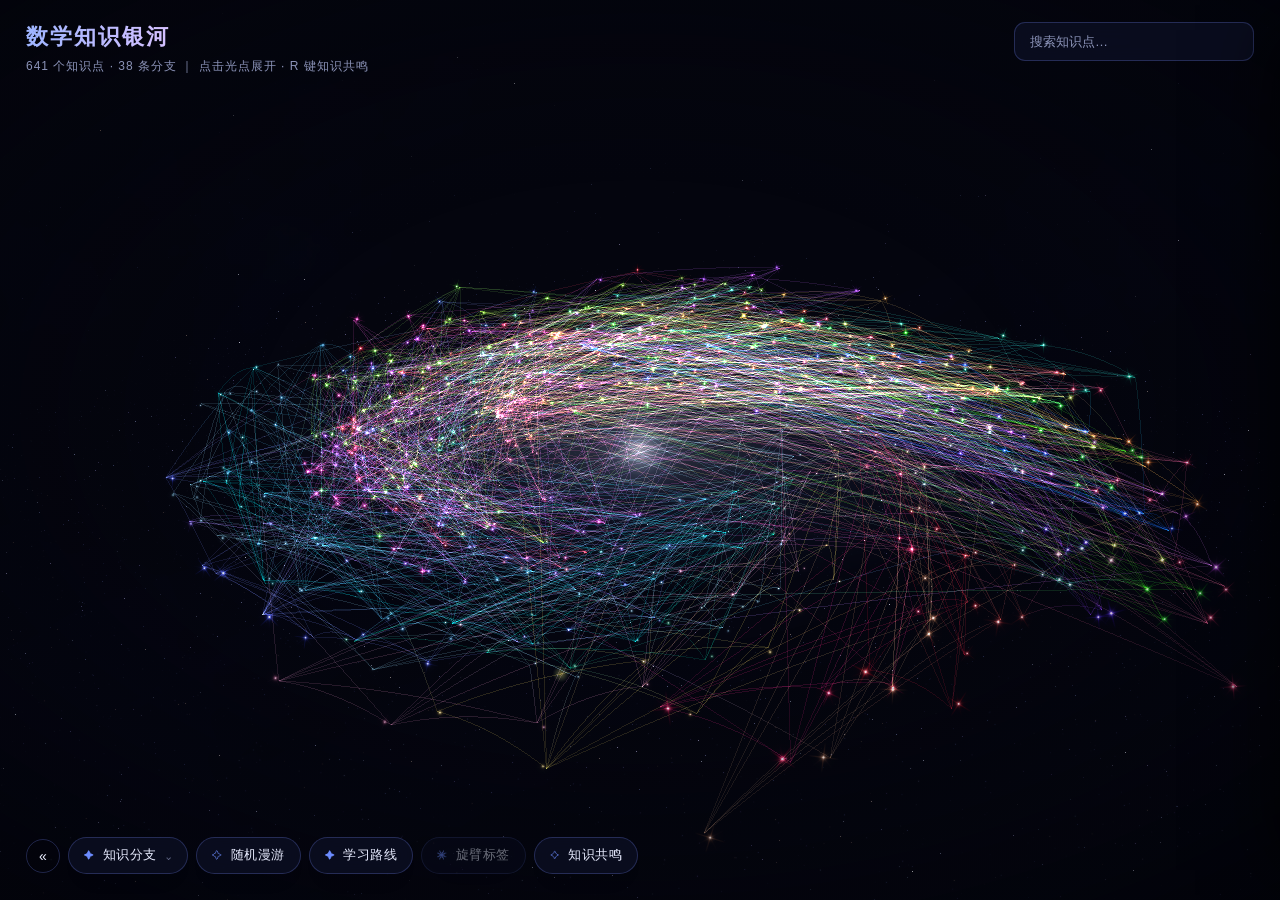
==== index.html @ 5607c693 "v=41 连线亮度再降约14%：0.22→0.19；端点保持0.55" ====
<!DOCTYPE html>
<html lang="zh-CN">
<head>
  <meta charset="UTF-8" />
  <meta name="viewport" content="width=device-width, initial-scale=1.0" />
  <meta
    name="description"
    content="数学知识银河：641 个知识点的 3D 星系式数学知识可视化，覆盖小学到研究生，支持中英双语、KaTeX 公式与代码实时绘图。"
  />
  <title>数学知识银河</title>
  <link rel="stylesheet" href="css/style.css?v=41" />
</head>
<body>
  <!-- 3D 画布：银河系本体 -->
  <canvas id="galaxy"></canvas>

  <!-- 顶部标题栏 -->
  <header id="topbar">
    <h1>数学知识银河</h1>
    <p class="subtitle">点击任意光点，展开一个知识点</p>
  </header>

  <!-- 左下：知识分支筛选（可收放） -->
  <aside id="legend" class="collapsed">
    <div id="legend-body">
      <div class="legend-inner">
        <div class="legend-card">
          <h2>知识分支</h2>
          <ul id="legend-list"></ul>
          <p class="hint">拖动旋转 · 滚轮缩放 · 点击星星</p>
        </div>
      </div>
    </div>
    <div id="legend-actions">
      <button id="actions-toggle" type="button" aria-label="收起按钮" aria-expanded="true">«</button>
      <button
        id="legend-toggle"
        type="button"
        aria-expanded="false"
        aria-controls="legend-body"
      >
        <span class="legend-toggle-icon">✦</span>
        <span class="legend-toggle-label">知识分支</span>
        <span class="legend-toggle-chevron">⌄</span>
      </button>
      <button id="roam-btn" type="button">
        <span class="roam-icon">✧</span>
        <span>随机漫游</span>
      </button>
      <button id="paths-btn" type="button">
        <span class="roam-icon">✦</span>
        <span>学习路线</span>
      </button>
      <button id="labels-btn" type="button" class="off">
        <span class="roam-icon">✷</span>
        <span>旋臂标签</span>
      </button>
      <button id="resonance-btn" type="button" aria-pressed="false" title="知识共鸣：选择两颗星，让它们碰撞出知识链（快捷键 R）">
        <span class="roam-icon">⟡</span>
        <span>知识共鸣</span>
      </button>
    </div>
  </aside>

  <!-- 底部提示 -->
  <div id="loading">正在生成银河…</div>

  <!-- 右侧：知识点详情面板 -->
  <aside id="panel" class="hidden">
    <button id="panel-close" aria-label="关闭">×</button>
    <button id="panel-back" aria-label="返回上一个" style="display:none">←</button>
    <button id="lang-toggle" title="切换语言 / Toggle language">EN</button>
    <button id="panel-share" aria-label="复制链接" title="复制该知识点的直达链接">🔗</button>
    <span id="panel-branch" class="badge"></span>
    <span id="panel-level" class="level-chip"></span>
    <h2 id="panel-title"></h2>
    <p id="panel-summary" class="summary"></p>
    <div id="panel-content" class="content"></div>
    <div id="panel-links" class="links"></div>
  </aside>

  <!-- 学习路线：菜单 + 步进条（v=25） -->
  <div id="paths-menu" class="hidden">
    <h3>学习路线</h3>
    <div id="paths-list"></div>
  </div>
  <div id="path-hud" class="hidden">
    <span class="path-hud-label">路线</span>
    <b id="path-hud-title"></b>
    <span id="path-hud-step"></span>
    <button id="path-prev" type="button">← 上一步</button>
    <button id="path-next" type="button">下一步 →</button>
    <button id="path-exit" type="button" aria-label="退出路线">✕</button>
  </div>

  <!-- 搜索框 -->
  <div id="search-wrap">
    <input id="search" type="text" placeholder="搜索知识点…" autocomplete="off" />
    <button id="search-clear" type="button" aria-label="清除搜索" style="display:none">×</button>
    <div id="search-results" class="hidden">
      <div class="sr-head">
        <span id="sr-count"></span>
        <button id="sr-fold" type="button">折叠</button>
        <button id="sr-close" type="button" aria-label="关闭结果">✕</button>
      </div>
      <div id="sr-body"></div>
    </div>
  </div>

  <!-- 知识共鸣：模式提示 + 碰撞结果卡（v=30） -->
  <div id="resonance-hud" class="hidden">
    <span class="resonance-hud-icon">⟡</span>
    <span id="resonance-hud-text" aria-live="polite">依次点击两颗星，看看它们能碰撞出什么</span>
    <span class="resonance-hud-key">R / Esc</span>
    <button id="resonance-exit" type="button" aria-label="退出共鸣模式">✕</button>
  </div>
  <div id="resonance-card" class="hidden" role="dialog" aria-label="知识碰撞结果">
    <div class="rc-head">
      <span class="rc-kicker">知识共鸣</span>
      <div class="rc-head-actions">
        <button id="resonance-derivation-back" type="button" aria-label="返回结果">← 返回结果</button>
        <button id="resonance-card-close" type="button" aria-label="关闭结果">×</button>
      </div>
    </div>
    <div id="resonance-body"></div>
    <div id="resonance-actions" class="rc-actions"></div>
  </div>

  <!-- 引入 KaTeX：渲染数学公式（本地 vendor，不依赖第三方 CDN） -->
  <link rel="stylesheet" href="vendor/katex/katex.min.css" />
  <script defer src="vendor/katex/katex.min.js"></script>
  <script defer src="vendor/katex/auto-render.min.js"></script>

  <!-- 引入 Three.js：3D 渲染 -->
  <script type="importmap">
    {
      "imports": {
        "three": "./vendor/three/three.module.js",
        "three/addons/": "./vendor/three/addons/"
      }
    }
  </script>

  <script type="module" src="js/app.js?v=41"></script>
</body>
</html>
---- css/style.css ----
* {
  margin: 0;
  padding: 0;
  box-sizing: border-box;
}

:root {
  --bg: #05060f;
  --panel-bg: rgba(10, 14, 32, 0.92);
  --text: #e8ecff;
  --muted: #8b93b8;
  --border: rgba(120, 140, 255, 0.25);
  --glow: #6c8cff;
}

html,
body {
  width: 100%;
  height: 100%;
  overflow: hidden;
  background: var(--bg);
  color: var(--text);
  font-family: -apple-system, "PingFang SC", "Microsoft YaHei", "Segoe UI",
    sans-serif;
  -webkit-font-smoothing: antialiased;
}

#galaxy {
  position: fixed;
  inset: 0;
  display: block;
  width: 100%;
  height: 100%;
  cursor: grab;
}
#galaxy:active {
  cursor: grabbing;
}

/* 渐晕：把视线收拢到银河中心，增加画面纵深 */
body::after {
  content: "";
  position: fixed;
  inset: 0;
  pointer-events: none;
  z-index: 3;
  background:
    radial-gradient(
      ellipse 78% 68% at 50% 46%,
      transparent 38%,
      rgba(3, 4, 12, 0.42) 78%,
      rgba(2, 3, 9, 0.72) 100%
    );
}



/* ---------- 顶部标题 ---------- */
#topbar {
  position: fixed;
  top: 0;
  left: 0;
  padding: 22px 26px;
  pointer-events: none;
  z-index: 10;
}
#topbar h1 {
  font-size: 22px;
  font-weight: 600;
  letter-spacing: 2px;
  background: linear-gradient(90deg, #9db4ff, #e0c3ff, #9db4ff);
  -webkit-background-clip: text;
  background-clip: text;
  -webkit-text-fill-color: transparent;
}
#topbar .subtitle {
  font-size: 12px;
  color: var(--muted);
  margin-top: 6px;
  letter-spacing: 1px;
}

/* ---------- 左下：知识分支（可收放） ---------- */
#legend {
  position: fixed;
  left: 26px;
  bottom: 26px;
  z-index: 12;
  display: flex;
  flex-direction: column;
  align-items: flex-start;
  gap: 8px;
}

/* 面板本体：用 grid-template-rows 实现高度动画 */
#legend-body {
  display: grid;
  grid-template-rows: 1fr;
  opacity: 1;
  transform: translateY(0);
  transition:
    grid-template-rows 0.34s cubic-bezier(0.22, 1, 0.36, 1),
    opacity 0.22s ease,
    transform 0.34s cubic-bezier(0.22, 1, 0.36, 1);
}
#legend.collapsed #legend-body {
  grid-template-rows: 0fr;
  opacity: 0;
  transform: translateY(10px);
  pointer-events: none;
}
.legend-inner {
  overflow: hidden;
  min-height: 0;
}
.legend-card {
  background: var(--panel-bg);
  border: 1px solid var(--border);
  border-radius: 14px;
  padding: 16px 18px;
  backdrop-filter: blur(12px);
  -webkit-backdrop-filter: blur(12px);
  box-shadow: 0 14px 36px -20px rgba(0, 0, 0, 0.9);
  width: 200px;
}

#legend h2 {
  font-size: 12px;
  font-weight: 600;
  color: var(--muted);
  letter-spacing: 1.5px;
  margin-bottom: 12px;
  text-transform: uppercase;
}
#legend ul {
  list-style: none;
  display: flex;
  flex-direction: column;
  gap: 9px;
  /* 默认只露出约 10 个分支（10×18.5px + 9×9px 间距 + 余量），其余滚动查看 */
  max-height: min(270px, 52vh);
  overflow-y: auto;
  overscroll-behavior: contain;
  padding-right: 4px;
  scrollbar-width: thin;
  scrollbar-color: rgba(120, 140, 255, 0.22) transparent;
}
/* 分支列表滚动条（与右侧详情面板同款） */
#legend ul::-webkit-scrollbar {
  width: 6px;
}
#legend ul::-webkit-scrollbar-thumb {
  background: rgba(120, 140, 255, 0.22);
  border-radius: 4px;
}
#legend ul::-webkit-scrollbar-thumb:hover {
  background: rgba(120, 140, 255, 0.38);
}
#legend ul::-webkit-scrollbar-track {
  background: transparent;
}
#legend li {
  display: flex;
  align-items: center;
  gap: 9px;
  font-size: 13px;
  cursor: pointer;
  opacity: 1;
  transition: opacity 0.2s;
  user-select: none;
}
#legend .legend-name {
  flex: 1;
}
#legend .legend-count {
  font-size: 11px;
  color: var(--muted);
  font-variant-numeric: tabular-nums;
  opacity: 0.75;
}
#legend li.dimmed {
  opacity: 0.32;
}
#legend li .dot {
  width: 10px;
  height: 10px;
  border-radius: 50%;
  flex-shrink: 0;
}
#legend .hint {
  margin-top: 14px;
  font-size: 11px;
  color: var(--muted);
  line-height: 1.7;
  border-top: 1px solid var(--border);
  padding-top: 12px;
}

/* 收放按钮 */
#legend-toggle,
#roam-btn {
  display: inline-flex;
  align-items: center;
  gap: 8px;
  padding: 9px 15px;
  border-radius: 22px;
  border: 1px solid var(--border);
  background: var(--panel-bg);
  backdrop-filter: blur(12px);
  -webkit-backdrop-filter: blur(12px);
  color: var(--text);
  font-size: 12.5px;
  letter-spacing: 0.5px;
  font-family: inherit;
  cursor: pointer;
  transition:
    background 0.2s,
    border-color 0.2s,
    box-shadow 0.2s;
  box-shadow: 0 10px 26px -18px rgba(0, 0, 0, 0.9);
  user-select: none;
}
#legend-toggle:hover,
#roam-btn:hover {
  border-color: rgba(140, 165, 255, 0.55);
  background: rgba(20, 26, 52, 0.94);
}
#legend-toggle:focus-visible,
#roam-btn:focus-visible {
  outline: 2px solid rgba(140, 165, 255, 0.7);
  outline-offset: 2px;
}
#legend:not(.collapsed) #legend-toggle {
  border-color: rgba(140, 165, 255, 0.45);
}
#legend-toggle .legend-toggle-icon {
  font-size: 10px;
  color: var(--glow);
  line-height: 1;
}
#legend-toggle .legend-toggle-label {
  white-space: nowrap;
}
#legend-toggle .legend-toggle-chevron {
  display: inline-block;
  font-size: 13px;
  line-height: 1;
  color: var(--muted);
  transition: transform 0.32s cubic-bezier(0.22, 1, 0.36, 1);
}
#legend:not(.collapsed) #legend-toggle .legend-toggle-chevron {
  transform: rotate(180deg);
}

/* 随机漫游按钮（与知识分支按钮同款） */
#legend-actions {
  display: flex;
  align-items: center;
  gap: 8px;
  flex-wrap: wrap;
  max-width: calc(100vw - 36px);
}
#roam-btn .roam-icon {
  font-size: 10px;
  color: var(--glow);
  line-height: 1;
}

/* ---------- 搜索 ---------- */
#search-wrap {
  position: fixed;
  top: 22px;
  right: 26px;
  width: 240px;
  z-index: 20;
}
#search {
  width: 100%;
  padding: 11px 15px;
  border-radius: 11px;
  border: 1px solid var(--border);
  background: var(--panel-bg);
  color: var(--text);
  font-size: 13px;
  outline: none;
  backdrop-filter: blur(12px);
  transition: border-color 0.2s;
}
#search:focus {
  border-color: var(--glow);
}
#search::placeholder {
  color: var(--muted);
}
#search-results {
  margin-top: 8px;
  border-radius: 11px;
  border: 1px solid var(--border);
  background: var(--panel-bg);
  backdrop-filter: blur(12px);
  overflow: hidden;
  max-height: 320px;
  overflow-y: auto;
}
#search-results .item {
  padding: 11px 15px;
  font-size: 13px;
  cursor: pointer;
  display: flex;
  align-items: center;
  gap: 8px;
  border-bottom: 1px solid rgba(120, 140, 255, 0.1);
  transition: background 0.15s;
}
#search-results .item:last-child {
  border-bottom: none;
}
#search-results .item:hover {
  background: rgba(108, 140, 255, 0.15);
}
#search-results .item.sel {
  background: rgba(108, 140, 255, 0.25);
}
#search-results .item .dot {
  width: 7px;
  height: 7px;
  border-radius: 50%;
  flex-shrink: 0;
}
#search-results .item-text {
  display: flex;
  flex-direction: column;
  gap: 2px;
  min-width: 0;
}
#search-results .item-title {
  font-size: 13px;
  color: var(--text);
}
#search-results .item-sub {
  font-size: 11px;
  color: var(--muted);
  white-space: nowrap;
  overflow: hidden;
  text-overflow: ellipsis;
}
#search-results .empty {
  padding: 14px 15px;
  font-size: 12px;
  color: var(--muted);
}

/* ---------- 详情面板 ---------- */
#panel {
  position: fixed;
  top: 0;
  right: 0;
  width: min(500px, 94vw);
  height: 100%;
  background: linear-gradient(
    180deg,
    rgba(12, 16, 34, 0.94) 0%,
    rgba(8, 11, 24, 0.96) 100%
  );
  border-left: 1px solid rgba(120, 140, 255, 0.18);
  backdrop-filter: blur(22px);
  -webkit-backdrop-filter: blur(22px);
  box-shadow: -30px 0 70px -30px rgba(0, 0, 0, 0.85);
  padding: 46px 38px 56px;
  overflow-y: auto;
  overscroll-behavior: contain;
  z-index: 30;
  transform: translateX(0);
  transition: transform 0.5s cubic-bezier(0.22, 1, 0.36, 1);
}
#panel.hidden {
  transform: translateX(100%);
}
/* 面板滚动条 */
#panel::-webkit-scrollbar {
  width: 7px;
}
#panel::-webkit-scrollbar-thumb {
  background: rgba(120, 140, 255, 0.22);
  border-radius: 4px;
}
#panel::-webkit-scrollbar-thumb:hover {
  background: rgba(120, 140, 255, 0.38);
}
#panel::-webkit-scrollbar-track {
  background: transparent;
}
#panel-close {
  position: absolute;
  top: 20px;
  right: 22px;
  width: 34px;
  height: 34px;
  border-radius: 50%;
  border: 1px solid var(--border);
  background: transparent;
  color: var(--text);
  font-size: 20px;
  line-height: 1;
  cursor: pointer;
  transition: 0.2s;
}
#panel-close:hover {
  background: rgba(108, 140, 255, 0.2);
  border-color: rgba(140, 165, 255, 0.55);
}
#panel-back {
  position: absolute;
  top: 20px;
  right: 116px;
  width: 34px;
  height: 34px;
  border-radius: 50%;
  border: 1px solid var(--border);
  background: transparent;
  color: var(--text);
  font-size: 16px;
  line-height: 1;
  cursor: pointer;
  transition: 0.2s;
}
#panel-back:hover {
  background: rgba(108, 140, 255, 0.2);
  border-color: rgba(140, 165, 255, 0.55);
}
#panel .badge {
  display: inline-block;
  font-size: 11px;
  letter-spacing: 1.2px;
  padding: 4px 11px;
  border-radius: 20px;
  margin-bottom: 16px;
  border: 1px solid currentColor;
  opacity: 0.9;
}
#panel .level-chip {
  display: inline-block;
  font-size: 11px;
  letter-spacing: 1px;
  padding: 4px 11px;
  border-radius: 20px;
  margin-bottom: 16px;
  margin-left: 8px;
  border: 1px solid rgba(255, 209, 102, 0.45);
  color: #ffd166;
  opacity: 0.95;
}
#panel h2 {
  font-size: 28px;
  font-weight: 600;
  margin-bottom: 14px;
  line-height: 1.28;
  letter-spacing: 0.3px;
}
#panel .summary {
  font-size: 14px;
  color: var(--muted);
  line-height: 1.75;
  padding-bottom: 20px;
  border-bottom: 1px solid var(--border);
  margin-bottom: 22px;
}
#panel .content {
  font-size: 14.5px;
  line-height: 1.9;
  color: #cdd4f0;
  white-space: pre-wrap;
}
#panel .content .katex-display {
  margin: 18px 0;
  overflow-x: auto;
  overflow-y: hidden;
}
#panel .links {
  margin-top: 28px;
  padding-top: 20px;
  border-top: 1px solid var(--border);
}

/* ---------- 详情面板：新版内容区 ---------- */
#panel .title-en {
  display: block;
  font-size: 14px;
  font-weight: 400;
  color: var(--muted);
  letter-spacing: 0.5px;
  margin-top: 4px;
}

#panel-content .panel-section {
  margin-bottom: 24px;
}
#panel-content .section-title {
  font-size: 11px;
  letter-spacing: 1.5px;
  text-transform: uppercase;
  color: var(--glow);
  margin-bottom: 12px;
  padding-left: 9px;
  border-left: 2px solid var(--glow);
  opacity: 0.85;
}
#panel-content .content {
  font-size: 14px;
  line-height: 1.85;
  color: #cdd4f0;
  white-space: pre-wrap;
}

.formula-item {
  position: relative;
  background: rgba(108, 140, 255, 0.07);
  border: 1px solid var(--border);
  border-radius: 10px;
  padding: 12px 14px;
  margin-bottom: 10px;
}
.formula-item .copy-tex {
  position: absolute;
  top: 6px;
  right: 8px;
  border: 1px solid var(--border);
  background: rgba(10, 14, 32, 0.85);
  color: var(--muted);
  font-size: 10.5px;
  padding: 2px 8px;
  border-radius: 10px;
  cursor: pointer;
  opacity: 0;
  transition: opacity 0.2s, color 0.2s, border-color 0.2s;
  font-family: inherit;
}
.formula-item:hover .copy-tex {
  opacity: 1;
}
.formula-item .copy-tex:hover {
  color: var(--text);
  border-color: var(--glow);
}
.formula-item .copy-tex.copied {
  color: #7ef0c0;
  border-color: rgba(126, 240, 192, 0.6);
  opacity: 1;
}
.formula-item .formula-latex {
  text-align: center;
  overflow-x: auto;
  padding: 4px 0;
}
.formula-item .katex-display {
  margin: 0;
}
.formula-note {
  font-size: 12px;
  color: var(--muted);
  margin-top: 6px;
  text-align: center;
}

.expr-box {
  display: flex;
  align-items: center;
  gap: 12px;
  flex-wrap: wrap;
  background: rgba(0, 212, 212, 0.08);
  border: 1px solid rgba(0, 212, 212, 0.25);
  border-radius: 10px;
  padding: 12px 14px;
}
.expr-box code {
  font-family: "SF Mono", Menlo, Consolas, monospace;
  font-size: 14px;
  color: #7ef0e0;
}
.expr-box .expr-symbol {
  font-family: "SF Mono", Menlo, Consolas, monospace;
  font-size: 13px;
  color: var(--muted);
  margin-left: auto;
}

.prop-list {
  list-style: none;
  display: flex;
  flex-direction: column;
  gap: 9px;
}
.prop-list li {
  position: relative;
  padding-left: 20px;
  font-size: 13.5px;
  line-height: 1.75;
  color: #cdd4f0;
}
.prop-list li::before {
  content: "";
  position: absolute;
  left: 4px;
  top: 9px;
  width: 6px;
  height: 6px;
  border-radius: 50%;
  background: var(--glow);
  box-shadow: 0 0 8px var(--glow);
}

.derivation-box {
  background: rgba(76, 201, 240, 0.05);
  border-left: 2px solid rgba(76, 201, 240, 0.55);
  border-radius: 0 8px 8px 0;
  padding: 10px 14px;
}
.derivation-box summary {
  font-size: 12.5px;
  color: #8fe3ff;
  cursor: pointer;
  user-select: none;
  letter-spacing: 0.4px;
  list-style: none;
  display: inline-flex;
  align-items: center;
  gap: 6px;
  opacity: 0.9;
  transition: opacity 0.2s;
}
.derivation-box summary:hover { opacity: 1; }
.derivation-box summary::-webkit-details-marker { display: none; }
.derivation-box summary::before {
  content: "▸";
  font-size: 10px;
  display: inline-block;
  transition: transform 0.2s;
}
.derivation-box[open] summary::before { transform: rotate(90deg); }
.derivation-steps {
  margin: 8px 0 0;
  padding-left: 22px;
  display: flex;
  flex-direction: column;
  gap: 8px;
}
.derivation-steps li {
  font-size: 13px;
  line-height: 1.8;
  color: #cdd4f0;
  min-width: 0;
  max-width: 100%;
  overflow-wrap: break-word;
}
.derivation-steps li::marker { color: #8fe3ff; }
.derivation-steps .katex-display {
  margin: 6px 0;
  max-width: 100%;
  overflow-x: auto;
  overflow-y: hidden;
  padding-bottom: 2px;
}

.example {
  background: rgba(255, 209, 102, 0.06);
  border-left: 2px solid rgba(255, 209, 102, 0.6);
  border-radius: 0 8px 8px 0;
  padding: 11px 14px;
  margin-bottom: 10px;
}
.example-q {
  font-size: 13.5px;
  color: #e8ecff;
  line-height: 1.7;
}
.example-q b {
  color: #ffd166;
}
.example-sol {
  margin-top: 7px;
}
.example-sol summary {
  font-size: 12.5px;
  color: #ffd166;
  cursor: pointer;
  user-select: none;
  letter-spacing: 0.5px;
  list-style: none;
  display: inline-flex;
  align-items: center;
  gap: 6px;
  opacity: 0.85;
  transition: opacity 0.2s;
}
.example-sol summary:hover {
  opacity: 1;
}
.example-sol summary::-webkit-details-marker {
  display: none;
}
.example-sol summary::before {
  content: "▸";
  font-size: 10px;
  display: inline-block;
  transition: transform 0.2s;
}
.example-sol[open] summary::before {
  transform: rotate(90deg);
}
.example-sol .sol-body {
  font-size: 13px;
  color: var(--muted);
  line-height: 1.75;
  margin-top: 7px;
  padding-top: 7px;
  border-top: 1px dashed rgba(255, 209, 102, 0.25);
}

.plot-wrap {
  margin-bottom: 24px;
  border-radius: 12px;
  border: 1px solid var(--border);
  overflow: hidden;
  background: rgba(10, 14, 30, 0.5);
}
.plot-canvas {
  display: block;
}

/* 语言切换按钮 */
#lang-toggle {
  position: absolute;
  top: 18px;
  right: 64px;
  height: 34px;
  padding: 0 12px;
  border-radius: 17px;
  border: 1px solid var(--border);
  background: transparent;
  color: var(--muted);
  font-size: 12px;
  letter-spacing: 0.5px;
  cursor: pointer;
  transition: 0.2s;
}
#lang-toggle:hover {
  background: rgba(108, 140, 255, 0.2);
  color: var(--text);
}
#panel .links .links-title {
  font-size: 11px;
  letter-spacing: 1.5px;
  color: var(--muted);
  text-transform: uppercase;
  margin-bottom: 12px;
}
#panel .links .link-chip {
  display: inline-flex;
  align-items: center;
  gap: 7px;
  font-size: 12.5px;
  padding: 7px 13px;
  border-radius: 20px;
  border: 1px solid var(--border);
  background: rgba(108, 140, 255, 0.08);
  margin: 0 7px 7px 0;
  cursor: pointer;
  transition: 0.2s;
}
#panel .links .link-chip:hover {
  background: rgba(108, 140, 255, 0.25);
  border-color: var(--glow);
}
#panel .links .link-chip .dot {
  width: 7px;
  height: 7px;
  border-radius: 50%;
}

/* ---------- 加载提示 ---------- */
#loading {
  position: fixed;
  left: 50%;
  top: 50%;
  transform: translate(-50%, -50%);
  font-size: 13px;
  color: var(--muted);
  letter-spacing: 4px;
  z-index: 5;
  transition: opacity 0.6s ease;
}
#loading.hidden {
  opacity: 0;
}
#loading::after {
  content: "";
  display: block;
  width: 42px;
  height: 1px;
  margin: 14px auto 0;
  background: linear-gradient(
    90deg,
    transparent,
    rgba(150, 175, 255, 0.9),
    transparent
  );
  animation: loading-sweep 1.6s ease-in-out infinite;
}
@keyframes loading-sweep {
  0%,
  100% {
    opacity: 0.25;
    transform: scaleX(0.6);
  }
  50% {
    opacity: 1;
    transform: scaleX(1);
  }
}

/* 鼠标悬停星星时的提示 */
#tooltip {
  position: fixed;
  pointer-events: none;
  z-index: 40;
  background: rgba(10, 14, 32, 0.92);
  border: 1px solid var(--border);
  border-radius: 8px;
  padding: 6px 11px;
  font-size: 12.5px;
  opacity: 0;
  transition: opacity 0.15s;
  white-space: nowrap;
}

@media (max-width: 640px) {
  #legend {
    display: none;
  }
  #search-wrap {
    width: 150px;
  }
  #topbar h1 {
    font-size: 17px;
  }
}

/* 详情分片加载中的占位（v=19 起） */
.details-loading { opacity: 0.7; font-style: italic; }

/* ---------- v=23：分享按钮 + 旋臂标签 ---------- */
#panel-share {
  position: absolute;
  top: 62px;
  right: 64px;
  width: 34px;
  height: 34px;
  border-radius: 50%;
  border: 1px solid var(--border);
  background: transparent;
  color: var(--text);
  font-size: 14px;
  line-height: 1;
  cursor: pointer;
  transition: 0.2s;
}
#panel-share:hover { border-color: rgba(255, 255, 255, 0.5); }

#arm-labels { position: fixed; inset: 0; pointer-events: none; z-index: 4; }
.arm-label {
  position: absolute;
  display: inline-flex;
  align-items: center;
  gap: 6px;
  font-size: 11px;
  letter-spacing: 0.4px;
  color: rgba(230, 238, 255, 0.85);
  text-shadow: 0 0 10px rgba(0, 0, 0, 0.95), 0 0 4px rgba(0, 0, 0, 0.9);
  opacity: 0;
  transition: opacity 0.25s;
  white-space: nowrap;
  transform: translate(-50%, -50%);
}
.arm-label .dot { width: 7px; height: 7px; border-radius: 50%; display: inline-block; }
/* 共鸣模式：暂时收起旋臂标签，避免与两颗星、结果卡抢视觉焦点 */
body.resonance-on .arm-label { opacity: 0 !important; }

/* ---------- v=25：学习路线 ---------- */
#paths-btn {
  display: inline-flex;
  align-items: center;
  gap: 8px;
  padding: 9px 15px;
  border-radius: 22px;
  border: 1px solid var(--border);
  background: var(--panel-bg);
  backdrop-filter: blur(12px);
  -webkit-backdrop-filter: blur(12px);
  color: var(--text);
  font-size: 12.5px;
  letter-spacing: 0.5px;
  font-family: inherit;
  cursor: pointer;
  transition:
    background 0.2s,
    border-color 0.2s,
    box-shadow 0.2s;
  box-shadow: 0 10px 26px -18px rgba(0, 0, 0, 0.9);
  user-select: none;
}
#paths-btn:hover {
  border-color: rgba(140, 165, 255, 0.55);
  background: rgba(20, 26, 52, 0.94);
}
#paths-btn:focus-visible {
  outline: 2px solid rgba(140, 165, 255, 0.7);
  outline-offset: 2px;
}
#paths-btn .roam-icon {
  font-size: 10px;
  color: var(--glow);
  line-height: 1;
}

#paths-menu {
  position: fixed;
  left: 18px;
  bottom: 96px;
  width: 300px;
  max-height: 60vh;
  overflow-y: auto;
  background: rgba(10, 14, 32, 0.94);
  border: 1px solid var(--border);
  border-radius: 14px;
  padding: 14px 14px 8px;
  z-index: 30;
  backdrop-filter: blur(8px);
}
#paths-menu.hidden { display: none; }
#paths-menu h3 {
  font-size: 13px;
  color: rgba(230, 238, 255, 0.75);
  margin: 0 0 8px 4px;
  font-weight: 600;
  letter-spacing: 0.5px;
}
.path-item {
  padding: 10px 8px;
  border-radius: 10px;
  cursor: pointer;
  transition: 0.15s;
}
.path-item:hover { background: rgba(255, 255, 255, 0.06); }
.path-title { font-size: 13px; color: var(--text); }
.path-desc { font-size: 11px; color: rgba(255, 255, 255, 0.45); margin-top: 3px; }

#path-hud {
  position: fixed;
  left: 50%;
  bottom: 26px;
  transform: translateX(-50%);
  display: flex;
  align-items: center;
  gap: 10px;
  background: rgba(10, 14, 32, 0.94);
  border: 1px solid var(--border);
  border-radius: 999px;
  padding: 8px 16px;
  z-index: 30;
  backdrop-filter: blur(8px);
  font-size: 12px;
  color: var(--text);
  white-space: nowrap;
}
#path-hud.hidden { display: none; }
#path-hud .path-hud-label { color: rgba(255, 255, 255, 0.4); font-size: 11px; letter-spacing: 0.4px; }
#path-hud b { font-weight: 600; }
#path-hud-step { color: rgba(255, 255, 255, 0.55); }
#path-hud button {
  border: 1px solid var(--border);
  background: transparent;
  color: var(--text);
  border-radius: 999px;
  padding: 4px 12px;
  font-size: 12px;
  cursor: pointer;
  transition: 0.15s;
}
#path-hud button:hover { border-color: rgba(255, 255, 255, 0.5); }
#path-hud button:disabled { opacity: 0.35; cursor: default; }
@media (max-width: 700px) {
  #paths-menu { width: calc(100vw - 36px); }
  #path-hud { font-size: 11px; padding: 7px 12px; gap: 7px; }
}

/* ---------- v=26：移动端打磨 ---------- */
@media (max-width: 700px) {
  #topbar { padding: 14px 16px; }
  #topbar h1 { font-size: 20px; }
  #topbar .subtitle { font-size: 11px; }
  #search-wrap { top: 14px; right: 12px; width: min(54vw, 220px); }
  #panel { width: 100vw; }
  .arm-label { font-size: 10px; }
  #path-hud { bottom: 14px; }
}
#labels-btn,
#resonance-btn {
  display: inline-flex;
  align-items: center;
  gap: 8px;
  padding: 9px 15px;
  border-radius: 22px;
  border: 1px solid var(--border);
  background: var(--panel-bg);
  backdrop-filter: blur(12px);
  -webkit-backdrop-filter: blur(12px);
  color: var(--text);
  font-size: 12.5px;
  letter-spacing: 0.5px;
  font-family: inherit;
  cursor: pointer;
  transition:
    background 0.2s,
    border-color 0.2s,
    box-shadow 0.2s;
  box-shadow: 0 10px 26px -18px rgba(0, 0, 0, 0.9);
  user-select: none;
}
#labels-btn:hover,
#resonance-btn:hover {
  border-color: rgba(140, 165, 255, 0.55);
  background: rgba(20, 26, 52, 0.94);
}
#labels-btn:focus-visible,
#resonance-btn:focus-visible {
  outline: 2px solid rgba(140, 165, 255, 0.7);
  outline-offset: 2px;
}
#labels-btn .roam-icon,
#resonance-btn .roam-icon {
  font-size: 10px;
  color: var(--glow);
  line-height: 1;
}
#resonance-btn.active {
  border-color: rgba(150, 200, 255, 0.85);
  background: rgba(42, 70, 130, 0.55);
  box-shadow:
    0 0 0 1px rgba(120, 190, 255, 0.18),
    0 0 28px -6px rgba(110, 180, 255, 0.55);
}
#resonance-btn.active .roam-icon {
  color: #dff0ff;
  text-shadow: 0 0 10px rgba(140, 210, 255, 0.9);
}

/* ---------- v=27：按钮收纳 / 搜索清除折叠 / 旋臂标签开关 ---------- */
#actions-toggle {
  width: 34px;
  height: 34px;
  border-radius: 50%;
  border: 1px solid var(--border);
  background: transparent;
  color: var(--text);
  font-size: 14px;
  line-height: 1;
  cursor: pointer;
  transition: 0.2s;
}
#actions-toggle:hover { border-color: rgba(255, 255, 255, 0.5); }
#legend-actions.collapsed #legend-toggle,
#legend-actions.collapsed #roam-btn,
#legend-actions.collapsed #paths-btn,
#legend-actions.collapsed #labels-btn,
#legend-actions.collapsed #resonance-btn { display: none; }
#labels-btn.off { opacity: 0.45; }

#search { padding-right: 34px; }
#search-clear {
  position: absolute;
  right: 8px;
  top: 50%;
  transform: translateY(-50%);
  width: 22px;
  height: 22px;
  border-radius: 50%;
  border: none;
  background: rgba(255, 255, 255, 0.12);
  color: var(--text);
  font-size: 13px;
  line-height: 1;
  cursor: pointer;
  transition: 0.15s;
}
#search-clear:hover { background: rgba(255, 255, 255, 0.25); }
#search-results .sr-head {
  display: flex;
  align-items: center;
  gap: 8px;
  padding: 8px 12px;
  border-bottom: 1px solid rgba(255, 255, 255, 0.08);
  font-size: 11px;
  color: rgba(255, 255, 255, 0.5);
}
#search-results .sr-head #sr-count { flex: 1; }
#search-results .sr-head button {
  border: 1px solid var(--border);
  background: transparent;
  color: rgba(255, 255, 255, 0.7);
  border-radius: 999px;
  padding: 2px 10px;
  font-size: 11px;
  cursor: pointer;
  transition: 0.15s;
}
#search-results .sr-head button:hover { border-color: rgba(255, 255, 255, 0.5); }

/* ---------- v=29：知识共鸣 ---------- */
#search-results.hidden { display: none; }

#resonance-hud {
  position: fixed;
  top: 84px;
  left: 50%;
  transform: translateX(-50%);
  display: flex;
  align-items: center;
  gap: 10px;
  padding: 8px 10px 8px 14px;
  border-radius: 999px;
  border: 1px solid rgba(120, 170, 255, 0.35);
  background: rgba(8, 12, 28, 0.82);
  backdrop-filter: blur(14px);
  -webkit-backdrop-filter: blur(14px);
  color: rgba(225, 238, 255, 0.9);
  font-size: 12px;
  letter-spacing: 0.3px;
  z-index: 26;
  box-shadow: 0 14px 40px -24px rgba(0, 0, 0, 0.9);
  max-width: min(680px, calc(100vw - 32px));
  white-space: nowrap;
}
#resonance-hud.hidden { display: none; }
#resonance-hud .resonance-hud-icon {
  color: #a9d4ff;
  text-shadow: 0 0 12px rgba(120, 190, 255, 0.9);
  font-size: 13px;
}
#resonance-hud #resonance-hud-text {
  overflow: hidden;
  text-overflow: ellipsis;
}
#resonance-hud .resonance-hud-key {
  color: rgba(255, 255, 255, 0.32);
  font-size: 10px;
  letter-spacing: 0.5px;
}
#resonance-hud button {
  width: 24px;
  height: 24px;
  border-radius: 50%;
  border: 1px solid rgba(255, 255, 255, 0.16);
  background: transparent;
  color: rgba(255, 255, 255, 0.72);
  font-size: 12px;
  line-height: 1;
  cursor: pointer;
  transition: 0.18s;
}
#resonance-hud button:hover {
  border-color: rgba(160, 200, 255, 0.7);
  color: #fff;
  background: rgba(90, 130, 220, 0.25);
}

#resonance-card {
  position: fixed;
  left: 50%;
  bottom: 26px;
  transform: translateX(-50%) translateY(14px);
  width: min(560px, calc(100vw - 32px));
  max-height: min(56vh, 540px);
  display: flex;
  flex-direction: column;
  overflow: hidden;
  padding: 14px 16px 12px;
  border-radius: 16px;
  border: 1px solid rgba(120, 170, 255, 0.28);
  background: linear-gradient(
    180deg,
    rgba(12, 18, 40, 0.96),
    rgba(7, 10, 24, 0.96)
  );
  backdrop-filter: blur(18px);
  -webkit-backdrop-filter: blur(18px);
  box-shadow:
    0 30px 90px -40px rgba(0, 0, 0, 0.95),
    0 0 0 1px rgba(120, 170, 255, 0.06) inset;
  z-index: 29;
  opacity: 0;
  pointer-events: none;
  transition:
    opacity 0.25s ease,
    transform 0.35s cubic-bezier(0.22, 1, 0.36, 1);
}
#resonance-card.hidden { display: none; }
#resonance-card.show {
  opacity: 1;
  transform: translateX(-50%) translateY(0);
  pointer-events: auto;
}
#resonance-body {
  flex: 1 1 auto;
  min-height: 0;
  overflow-y: auto;
  padding-right: 2px;
}
#resonance-body::-webkit-scrollbar { width: 6px; }
#resonance-body::-webkit-scrollbar-thumb {
  background: rgba(120, 140, 255, 0.25);
  border-radius: 4px;
}
#resonance-body::-webkit-scrollbar-track { background: transparent; }
.rc-head {
  flex: 0 0 auto;
  display: flex;
  align-items: center;
  justify-content: space-between;
  margin-bottom: 10px;
}
.rc-kicker {
  font-size: 10px;
  letter-spacing: 2.2px;
  text-transform: uppercase;
  color: rgba(160, 200, 255, 0.65);
}
#resonance-card-close {
  width: 26px;
  height: 26px;
  border-radius: 50%;
  border: 1px solid var(--border);
  background: transparent;
  color: rgba(255, 255, 255, 0.7);
  font-size: 15px;
  line-height: 1;
  cursor: pointer;
  transition: 0.18s;
}
#resonance-card-close:hover {
  border-color: rgba(160, 200, 255, 0.7);
  color: #fff;
}
.rc-pair {
  display: flex;
  align-items: center;
  flex-wrap: wrap;
  gap: 8px;
  font-size: 15px;
  font-weight: 600;
  color: var(--text);
}
.rc-pair-node {
  display: inline-flex;
  align-items: center;
  gap: 7px;
}
.rc-times {
  color: rgba(160, 200, 255, 0.6);
  font-weight: 400;
  padding: 0 2px;
}
.rc-dot {
  width: 7px;
  height: 7px;
  border-radius: 50%;
  background: var(--node-color, #9ec7ff);
  box-shadow: 0 0 9px var(--node-color, #9ec7ff);
  flex: 0 0 auto;
}
.rc-verdict {
  margin-top: 7px;
  font-size: 12px;
  color: rgba(220, 232, 255, 0.58);
  line-height: 1.6;
}
.rc-why {
  margin-top: 6px;
  font-size: 11.5px;
  color: rgba(190, 214, 255, 0.7);
  line-height: 1.65;
}
.rc-derivation {
  margin-top: 10px;
  border-top: 1px solid rgba(255, 255, 255, 0.07);
  padding-top: 8px;
}
#resonance-card.rc-show-derivation {
  max-height: min(72vh, 660px);
}
#resonance-card.rc-show-derivation #resonance-body > .rc-pair,
#resonance-card.rc-show-derivation #resonance-body > .rc-verdict,
#resonance-card.rc-show-derivation #resonance-body > .rc-fusion,
#resonance-card.rc-show-derivation #resonance-body > .rc-why,
#resonance-card.rc-show-derivation #resonance-body > .rc-path {
  display: none;
}
#resonance-card.rc-show-derivation .rc-derivation {
  margin-top: 0;
  border-top: none;
  padding-top: 0;
}
#resonance-card.rc-show-derivation .rc-derivation-toggle {
  display: none;
}
.rc-head-actions {
  display: flex;
  align-items: center;
  gap: 8px;
}
#resonance-derivation-back {
  display: none;
  align-items: center;
  gap: 4px;
  padding: 4px 10px;
  border-radius: 999px;
  border: 1px solid rgba(160, 200, 255, 0.28);
  background: rgba(12, 18, 40, 0.96);
  color: rgba(190, 220, 255, 0.85);
  font-size: 11px;
  font-family: inherit;
  cursor: pointer;
  transition: 0.18s;
}
#resonance-derivation-back:hover {
  border-color: rgba(180, 220, 255, 0.65);
  color: #fff;
}
#resonance-card.rc-show-derivation #resonance-derivation-back {
  display: inline-flex;
}
.rc-derivation-toggle {
  cursor: pointer;
  color: rgba(150, 200, 255, 0.9);
  font-size: 12px;
  line-height: 1.6;
  list-style: none;
  display: flex;
  align-items: center;
  gap: 6px;
  user-select: none;
}
.rc-derivation-toggle::-webkit-details-marker { display: none; }
.rc-derivation-toggle::before {
  content: "▸";
  color: rgba(150, 200, 255, 0.75);
  font-size: 10px;
  transition: transform 0.18s;
}
.rc-derivation[open] > .rc-derivation-toggle::before {
  transform: rotate(90deg);
}
.rc-derivation-toggle:hover { color: #d8ecff; }
.rc-derivation-body {
  margin-top: 8px;
  font-size: 12px;
  color: rgba(220, 232, 255, 0.68);
  line-height: 1.75;
}
.rc-derivation-heading {
  font-size: 13px;
  font-weight: 600;
  color: rgba(235, 244, 255, 0.92);
  line-height: 1.6;
  margin: 0 0 8px;
  padding-bottom: 6px;
  border-bottom: 1px solid rgba(255, 255, 255, 0.07);
}
.rc-derivation-body p { margin: 0 0 7px; }
.rc-derivation-title {
  margin: 12px 0 5px;
  font-size: 10.5px;
  letter-spacing: 0.8px;
  color: rgba(255, 255, 255, 0.42);
  font-weight: 600;
}
.rc-derivation-body ol {
  margin: 4px 0 8px;
  padding-left: 20px;
}
.rc-derivation-body li { margin-bottom: 7px; }
.rc-note-title {
  color: rgba(225, 238, 255, 0.9);
  font-weight: 600;
  margin-bottom: 6px !important;
}
.rc-note-reason {
  color: rgba(160, 200, 255, 0.78);
  font-size: 11.5px;
}
.rc-caveat {
  margin-top: 8px;
  padding: 7px 9px;
  border-left: 2px solid rgba(255, 196, 100, 0.55);
  background: rgba(255, 196, 100, 0.05);
  border-radius: 0 6px 6px 0;
  color: rgba(255, 226, 178, 0.72);
  font-size: 11.5px;
  line-height: 1.7;
}
.rc-compare {
  display: grid;
  gap: 5px;
  margin-bottom: 8px;
}
.rc-compare-row {
  display: flex;
  align-items: flex-start;
  gap: 6px;
  font-size: 11.5px;
  line-height: 1.65;
}
.rc-compare-label {
  flex: 0 0 auto;
  min-width: 22px;
  color: rgba(255, 255, 255, 0.38);
  font-size: 10px;
  letter-spacing: 0.5px;
  padding-top: 2px;
}
.rc-compare-row .rc-dot { margin-top: 6px; }
.rc-compare-text { color: rgba(220, 232, 255, 0.62); }
.rc-compare-text b { color: rgba(235, 244, 255, 0.9); font-weight: 600; }
.rc-formula-slot { margin: 2px 0 4px; }
.rc-formula-label {
  font-size: 10px;
  letter-spacing: 0.8px;
  color: rgba(255, 255, 255, 0.36);
  margin-bottom: 4px;
}
.rc-formula {
  padding: 7px 10px;
  border-radius: 8px;
  border: 1px solid rgba(120, 170, 255, 0.12);
  background: rgba(70, 110, 200, 0.07);
  overflow-x: auto;
  color: rgba(235, 244, 255, 0.86);
}
.rc-formula .katex-display { margin: 0; }
.rc-formula-note {
  margin-top: 5px;
  font-size: 11px;
  color: rgba(200, 216, 245, 0.5);
  line-height: 1.6;
}
.rc-disclaimer {
  margin-top: 10px;
  font-size: 10px;
  color: rgba(255, 255, 255, 0.3);
  line-height: 1.6;
  border-top: 1px dashed rgba(255, 255, 255, 0.07);
  padding-top: 7px;
}
.rc-fusion {
  display: flex;
  align-items: center;
  gap: 10px;
  margin-top: 12px;
  padding: 10px 12px;
  border-radius: 12px;
  border: 1px solid rgba(120, 170, 255, 0.16);
  background: rgba(70, 110, 200, 0.08);
}
.rc-fusion-label {
  font-size: 10px;
  letter-spacing: 1.2px;
  color: rgba(160, 200, 255, 0.72);
  text-transform: uppercase;
}
.rc-fusion-arrow {
  color: rgba(160, 200, 255, 0.55);
  font-size: 15px;
}
.rc-fusion-node {
  display: inline-flex;
  align-items: center;
  gap: 8px;
  padding: 6px 12px;
  border-radius: 999px;
  border: 1px solid rgba(160, 200, 255, 0.35);
  border-color: color-mix(in srgb, var(--node-color, #9ec7ff) 45%, transparent);
  background: rgba(255, 255, 255, 0.04);
  color: var(--text);
  font-size: 14px;
  font-weight: 600;
  font-family: inherit;
  cursor: pointer;
  transition: 0.18s;
}
.rc-fusion-node:hover {
  background: rgba(120, 170, 255, 0.16);
  box-shadow: 0 0 20px -6px var(--node-color, #9ec7ff);
}
.rc-path,
.rc-common {
  margin-top: 12px;
}
.rc-section-label {
  display: block;
  font-size: 10px;
  letter-spacing: 1.2px;
  color: rgba(255, 255, 255, 0.38);
  margin-bottom: 6px;
}
.rc-path-chips {
  display: flex;
  align-items: center;
  flex-wrap: wrap;
  gap: 6px;
}
.rc-path .rc-path-chips {
  flex-wrap: nowrap;
  overflow-x: auto;
  padding-bottom: 3px;
  scrollbar-width: none;
}
.rc-path .rc-path-chips::-webkit-scrollbar { display: none; }
.rc-chip {
  display: inline-flex;
  align-items: center;
  gap: 6px;
  flex: 0 0 auto;
  white-space: nowrap;
  padding: 4px 9px;
  border-radius: 999px;
  border: 1px solid rgba(255, 255, 255, 0.12);
  background: rgba(255, 255, 255, 0.035);
  color: rgba(235, 242, 255, 0.85);
  font-size: 11.5px;
  font-family: inherit;
  cursor: pointer;
  transition: 0.18s;
}
.rc-chip:hover {
  border-color: rgba(160, 200, 255, 0.55);
  background: rgba(120, 170, 255, 0.12);
  color: #fff;
}
.rc-chip .rc-dot { width: 6px; height: 6px; }
.rc-path-arrow {
  color: rgba(160, 200, 255, 0.35);
  font-size: 11px;
}
.rc-more {
  display: inline-flex;
  align-items: center;
  padding: 4px 8px;
  border-radius: 999px;
  border: 1px dashed rgba(255, 255, 255, 0.14);
  color: rgba(255, 255, 255, 0.4);
  font-size: 11px;
}
.rc-actions {
  flex: 0 0 auto;
  display: flex;
  align-items: center;
  gap: 8px;
  margin-top: 8px;
  padding: 10px 0 0;
  border-top: 1px solid rgba(255, 255, 255, 0.07);
}
#resonance-actions:empty { display: none; }
.rc-primary,
.rc-secondary {
  border-radius: 999px;
  padding: 7px 14px;
  font-size: 12px;
  font-family: inherit;
  cursor: pointer;
  transition: 0.18s;
}
.rc-primary {
  border: 1px solid rgba(150, 200, 255, 0.45);
  background: rgba(80, 130, 220, 0.28);
  color: #eaf4ff;
}
.rc-primary:hover {
  background: rgba(100, 155, 240, 0.42);
  border-color: rgba(180, 220, 255, 0.8);
}
.rc-secondary {
  border: 1px solid var(--border);
  background: transparent;
  color: rgba(225, 236, 255, 0.72);
}
.rc-secondary:hover {
  border-color: rgba(160, 200, 255, 0.55);
  color: #fff;
}

@media (max-width: 700px) {
  #resonance-hud {
    top: 76px;
    font-size: 11px;
    gap: 7px;
    padding: 7px 8px 7px 11px;
    max-width: calc(100vw - 24px);
  }
  #resonance-hud .resonance-hud-key { display: none; }
  #resonance-card {
    bottom: 12px;
    width: calc(100vw - 24px);
    max-height: 46vh;
    padding: 13px 14px 12px;
  }
  .rc-pair { font-size: 13px; }
  .rc-actions { flex-wrap: wrap; }
}
#search-results.folded #sr-body { display: none; }
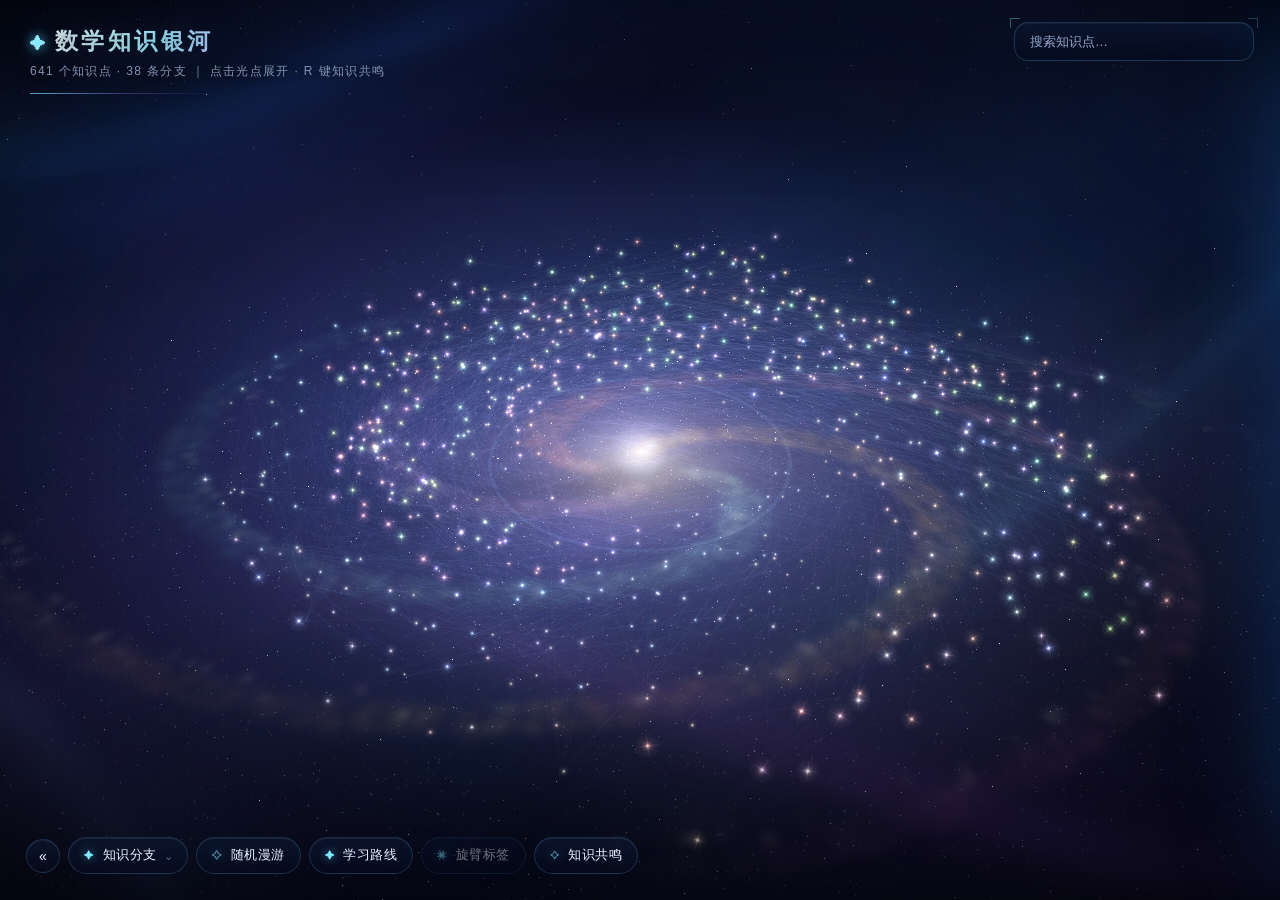
==== commit 9ddb17bf: "v=42 深空视觉 v3：透明画布/极光星云/旋涡星系底图/色温星点/聚焦引力丝/深空玻璃 UI" ====
--- a/index.html
+++ b/index.html
@@ -8,7 +8,7 @@
     content="数学知识银河：641 个知识点的 3D 星系式数学知识可视化，覆盖小学到研究生，支持中英双语、KaTeX 公式与代码实时绘图。"
   />
   <title>数学知识银河</title>
-  <link rel="stylesheet" href="css/style.css?v=41" />
+  <link rel="stylesheet" href="css/style.css?v=42" />
 </head>
 <body>
   <!-- 3D 画布：银河系本体 -->
@@ -17,7 +17,7 @@
   <!-- 顶部标题栏 -->
   <header id="topbar">
     <h1>数学知识银河</h1>
-    <p class="subtitle">点击任意光点，展开一个知识点</p>
+    <p class="subtitle">深空星图 · 641 个知识点 · 38 条分支 · 点击光点展开</p>
   </header>
 
   <!-- 左下：知识分支筛选（可收放） -->
@@ -63,7 +63,7 @@
   </aside>
 
   <!-- 底部提示 -->
-  <div id="loading">正在生成银河…</div>
+  <div id="loading">正在校准星图…</div>
 
   <!-- 右侧：知识点详情面板 -->
   <aside id="panel" class="hidden">
@@ -141,6 +141,6 @@
     }
   </script>
 
-  <script type="module" src="js/app.js?v=41"></script>
+  <script type="module" src="js/app.js?v=42"></script>
 </body>
 </html>
--- a/css/style.css
+++ b/css/style.css
@@ -5,12 +5,15 @@
 }
 
 :root {
-  --bg: #05060f;
-  --panel-bg: rgba(10, 14, 32, 0.92);
-  --text: #e8ecff;
-  --muted: #8b93b8;
-  --border: rgba(120, 140, 255, 0.25);
-  --glow: #6c8cff;
+  --bg: #04050d;
+  --panel-bg: rgba(9, 15, 34, 0.64);
+  --text: #edf4ff;
+  --muted: #94a6c9;
+  --border: rgba(125, 190, 255, 0.18);
+  --glow: #73e5ff;
+  --aurora: #9b7cff;
+  --rose: #ff9fd4;
+  --gold: #ffd8a3;
 }
 
 html,
@@ -18,16 +21,36 @@
   width: 100%;
   height: 100%;
   overflow: hidden;
-  background: var(--bg);
+  background:
+    radial-gradient(ellipse 95% 75% at 50% 42%, #111637 0%, #080b1e 40%, #03040b 100%),
+    radial-gradient(ellipse 55% 50% at 72% 18%, rgba(58, 156, 255, 0.12), transparent 70%),
+    radial-gradient(ellipse 50% 45% at 20% 80%, rgba(174, 72, 190, 0.10), transparent 72%),
+    var(--bg);
   color: var(--text);
   font-family: -apple-system, "PingFang SC", "Microsoft YaHei", "Segoe UI",
     sans-serif;
   -webkit-font-smoothing: antialiased;
 }
 
+/* 深空极光：用大面积、低饱和的渐变叠出「气体感」，不经过 WebGL，成本固定 */
+body::before {
+  content: "";
+  position: fixed;
+  inset: -6%;
+  z-index: 0;
+  pointer-events: none;
+  background:
+    radial-gradient(ellipse 68% 52% at 50% 54%, rgba(70, 225, 255, 0.13), transparent 72%),
+    radial-gradient(ellipse 58% 48% at 34% 46%, rgba(145, 92, 255, 0.13), transparent 72%),
+    radial-gradient(ellipse 56% 42% at 70% 60%, rgba(255, 118, 196, 0.085), transparent 72%),
+    radial-gradient(ellipse 46% 56% at 84% 18%, rgba(42, 115, 210, 0.075), transparent 75%),
+    radial-gradient(ellipse 44% 52% at 12% 72%, rgba(80, 50, 190, 0.085), transparent 75%);
+}
+
 #galaxy {
   position: fixed;
   inset: 0;
+  z-index: 1;
   display: block;
   width: 100%;
   height: 100%;
@@ -43,14 +66,15 @@
   position: fixed;
   inset: 0;
   pointer-events: none;
-  z-index: 3;
+  z-index: 2;
   background:
     radial-gradient(
-      ellipse 78% 68% at 50% 46%,
-      transparent 38%,
-      rgba(3, 4, 12, 0.42) 78%,
-      rgba(2, 3, 9, 0.72) 100%
-    );
+      ellipse 80% 70% at 50% 46%,
+      transparent 40%,
+      rgba(2, 4, 14, 0.28) 76%,
+      rgba(1, 2, 8, 0.64) 100%
+    ),
+    linear-gradient(180deg, rgba(4, 6, 18, 0.18), transparent 22%, transparent 78%, rgba(2, 4, 12, 0.28));
 }
 
 
@@ -1616,3 +1640,334 @@
   .rc-actions { flex-wrap: wrap; }
 }
 #search-results.folded #sr-body { display: none; }
+
+/* ============================================================
+   v=42 深空 · 梦幻 · 仪表感主题
+   —— 只改视觉语言，不改任何布局尺寸与交互逻辑
+   ============================================================ */
+
+#topbar {
+  padding: 26px 30px;
+}
+#topbar h1 {
+  text-shadow: 0 2px 18px rgba(0, 0, 0, 0.45);
+  font-size: 23px;
+  letter-spacing: 3.4px;
+  background: linear-gradient(100deg, #f4f8ff 0%, #9cecff 36%, #c6a7ff 72%, #ffc4e4 100%);
+  -webkit-background-clip: text;
+  background-clip: text;
+  -webkit-text-fill-color: transparent;
+  filter: drop-shadow(0 0 18px rgba(90, 190, 255, 0.16));
+}
+#topbar h1::before {
+  content: "✦";
+  -webkit-text-fill-color: #8de9ff;
+  color: #8de9ff;
+  font-size: 15px;
+  margin-right: 10px;
+  letter-spacing: 0;
+  text-shadow: 0 0 12px rgba(90, 220, 255, 0.8);
+}
+#topbar .subtitle {
+  color: rgba(165, 185, 221, 0.78);
+  letter-spacing: 1.35px;
+  text-shadow: 0 1px 10px rgba(0, 0, 0, 0.75);
+}
+#topbar::after {
+  content: "";
+  display: block;
+  width: 190px;
+  height: 1px;
+  margin-top: 13px;
+  background: linear-gradient(90deg, rgba(110, 230, 255, 0.72), rgba(160, 120, 255, 0.32), transparent);
+}
+
+#search {
+  border-radius: 14px;
+  border-color: rgba(120, 195, 255, 0.20);
+  background: linear-gradient(180deg, rgba(12, 22, 48, 0.76), rgba(6, 10, 26, 0.62));
+  box-shadow:
+    inset 0 1px 0 rgba(210, 238, 255, 0.055),
+    0 14px 36px -30px rgba(0, 0, 0, 0.95);
+  backdrop-filter: blur(18px) saturate(135%);
+  -webkit-backdrop-filter: blur(18px) saturate(135%);
+}
+#search:focus {
+  border-color: rgba(105, 225, 255, 0.58);
+  box-shadow:
+    0 0 0 1px rgba(80, 210, 255, 0.14),
+    0 0 28px -8px rgba(70, 190, 255, 0.48),
+    inset 0 1px 0 rgba(220, 245, 255, 0.08);
+}
+#search-results {
+  border-radius: 14px;
+  background: linear-gradient(180deg, rgba(10, 18, 40, 0.92), rgba(5, 9, 24, 0.90));
+  box-shadow: 0 22px 70px -35px rgba(0, 0, 0, 0.95);
+}
+
+#legend-card {
+  position: relative;
+  overflow: hidden;
+  border-radius: 16px;
+  background:
+    linear-gradient(180deg, rgba(13, 24, 52, 0.72), rgba(6, 11, 28, 0.66));
+  border-color: rgba(120, 190, 255, 0.18);
+  box-shadow:
+    inset 0 1px 0 rgba(210, 240, 255, 0.055),
+    0 22px 60px -38px rgba(0, 0, 0, 0.95);
+  backdrop-filter: blur(20px) saturate(135%);
+  -webkit-backdrop-filter: blur(20px) saturate(135%);
+}
+#legend-card::before {
+  content: "";
+  position: absolute;
+  left: 16px;
+  right: 16px;
+  top: 0;
+  height: 1px;
+  background: linear-gradient(90deg, transparent, rgba(110, 230, 255, 0.58), rgba(160, 110, 255, 0.25), transparent);
+  pointer-events: none;
+}
+#legend h2 {
+  color: rgba(150, 200, 235, 0.68);
+}
+
+#legend-toggle,
+#roam-btn,
+#paths-btn,
+#labels-btn,
+#resonance-btn,
+#actions-toggle {
+  background: linear-gradient(180deg, rgba(13, 24, 50, 0.68), rgba(6, 11, 28, 0.62));
+  border-color: rgba(120, 190, 255, 0.19);
+  box-shadow:
+    inset 0 1px 0 rgba(215, 242, 255, 0.055),
+    0 12px 34px -26px rgba(0, 0, 0, 0.95);
+  backdrop-filter: blur(18px) saturate(135%);
+  -webkit-backdrop-filter: blur(18px) saturate(135%);
+}
+#legend-toggle:hover,
+#roam-btn:hover,
+#paths-btn:hover,
+#labels-btn:hover,
+#resonance-btn:hover,
+#actions-toggle:hover {
+  border-color: rgba(115, 225, 255, 0.50);
+  background: linear-gradient(180deg, rgba(20, 38, 78, 0.78), rgba(8, 16, 38, 0.70));
+  box-shadow:
+    inset 0 1px 0 rgba(220, 245, 255, 0.09),
+    0 0 24px -8px rgba(80, 200, 255, 0.34);
+}
+#legend-toggle .legend-toggle-icon,
+#roam-btn .roam-icon,
+#paths-btn .roam-icon,
+#labels-btn .roam-icon,
+#resonance-btn .roam-icon {
+  color: #80e8ff;
+  text-shadow: 0 0 10px rgba(90, 220, 255, 0.6);
+}
+#resonance-btn.active {
+  border-color: rgba(130, 230, 255, 0.72);
+  background: linear-gradient(180deg, rgba(28, 66, 108, 0.72), rgba(18, 38, 82, 0.66));
+  box-shadow:
+    inset 0 1px 0 rgba(220, 250, 255, 0.12),
+    0 0 30px -6px rgba(80, 200, 255, 0.55);
+}
+
+#panel {
+  background:
+    linear-gradient(rgba(120, 190, 255, 0.012) 1px, transparent 1px),
+    linear-gradient(90deg, rgba(120, 190, 255, 0.012) 1px, transparent 1px),
+    linear-gradient(180deg, rgba(8, 14, 32, 0.90) 0%, rgba(4, 8, 20, 0.95) 100%);
+  background-size: 46px 46px, 46px 46px, 100% 100%;
+  border-left-color: rgba(115, 200, 255, 0.20);
+  box-shadow:
+    -40px 0 110px -52px rgba(32, 120, 230, 0.38),
+    inset 1px 0 0 rgba(190, 230, 255, 0.055);
+}
+#panel::before {
+  content: "";
+  position: absolute;
+  left: 0;
+  right: 0;
+  top: 0;
+  height: 1px;
+  background: linear-gradient(90deg, rgba(105, 230, 255, 0.72), rgba(160, 110, 255, 0.36), transparent 88%);
+  pointer-events: none;
+}
+#panel h2 {
+  letter-spacing: 0.5px;
+  text-shadow: 0 0 28px rgba(80, 180, 255, 0.10);
+}
+#panel .summary {
+  color: #a7b8db;
+  border-bottom-color: rgba(115, 190, 255, 0.14);
+}
+#panel-content .section-title {
+  color: #83e5ff;
+  border-left-color: #6ee4ff;
+  text-shadow: 0 0 14px rgba(80, 220, 255, 0.25);
+}
+#panel-content .content,
+#panel .content,
+.derivation-steps li {
+  color: #cbd8f0;
+}
+
+#panel-close,
+#panel-back,
+#lang-toggle,
+#panel-share {
+  background: rgba(10, 20, 42, 0.38);
+  border-color: rgba(120, 190, 255, 0.18);
+  backdrop-filter: blur(10px);
+  -webkit-backdrop-filter: blur(10px);
+}
+#panel-close:hover,
+#panel-back:hover,
+#lang-toggle:hover,
+#panel-share:hover {
+  background: rgba(28, 62, 110, 0.48);
+  border-color: rgba(110, 225, 255, 0.52);
+  box-shadow: 0 0 18px -4px rgba(80, 200, 255, 0.30);
+}
+
+.formula-item {
+  background:
+    linear-gradient(135deg, rgba(26, 62, 118, 0.22), rgba(8, 18, 42, 0.14));
+  border-color: rgba(105, 190, 255, 0.18);
+  box-shadow: inset 0 1px 0 rgba(220, 245, 255, 0.04);
+}
+.formula-item .copy-tex {
+  background: rgba(6, 14, 32, 0.72);
+  border-color: rgba(105, 190, 255, 0.18);
+}
+.formula-item .copy-tex:hover {
+  border-color: rgba(110, 225, 255, 0.52);
+  color: #e9f8ff;
+}
+.formula-note {
+  color: #91a6c8;
+}
+
+.expr-box {
+  background: linear-gradient(135deg, rgba(25, 158, 170, 0.10), rgba(10, 28, 52, 0.16));
+  border-color: rgba(80, 225, 220, 0.24);
+}
+.derivation-box {
+  background: linear-gradient(135deg, rgba(30, 170, 225, 0.075), rgba(9, 22, 48, 0.13));
+  border-left-color: rgba(90, 225, 255, 0.68);
+}
+.derivation-box summary {
+  color: #8fe9ff;
+}
+.example {
+  background: linear-gradient(135deg, rgba(225, 174, 80, 0.075), rgba(36, 24, 16, 0.08));
+  border-left-color: rgba(255, 210, 130, 0.66);
+}
+.example-q b,
+.example-sol summary {
+  color: #ffd8a3;
+}
+.plot-wrap {
+  background: rgba(6, 14, 32, 0.44);
+  border-color: rgba(105, 190, 255, 0.15);
+}
+.prop-list li::before {
+  background: #70e8ff;
+  box-shadow: 0 0 10px rgba(90, 225, 255, 0.8);
+}
+#panel .links .link-chip {
+  background: rgba(20, 44, 88, 0.28);
+  border-color: rgba(105, 190, 255, 0.17);
+}
+#panel .links .link-chip:hover {
+  background: rgba(30, 70, 130, 0.42);
+  border-color: rgba(110, 225, 255, 0.52);
+  box-shadow: 0 0 18px -7px rgba(80, 200, 255, 0.38);
+}
+
+#paths-menu,
+#path-hud,
+#resonance-hud,
+#resonance-card {
+  background: linear-gradient(180deg, rgba(9, 17, 38, 0.90), rgba(5, 9, 23, 0.88));
+  border-color: rgba(115, 195, 255, 0.20);
+  box-shadow:
+    inset 0 1px 0 rgba(210, 240, 255, 0.05),
+    0 26px 80px -45px rgba(0, 0, 0, 0.95);
+  backdrop-filter: blur(20px) saturate(135%);
+  -webkit-backdrop-filter: blur(20px) saturate(135%);
+}
+#resonance-card {
+  background:
+    linear-gradient(rgba(120, 190, 255, 0.018) 1px, transparent 1px),
+    linear-gradient(90deg, rgba(120, 190, 255, 0.018) 1px, transparent 1px),
+    linear-gradient(180deg, rgba(10, 18, 42, 0.92), rgba(5, 9, 23, 0.92));
+  background-size: 38px 38px, 38px 38px, 100% 100%;
+}
+#resonance-hud {
+  border-color: rgba(105, 210, 255, 0.30);
+}
+#loading {
+  color: rgba(150, 200, 235, 0.72);
+  text-shadow: 0 0 18px rgba(80, 190, 255, 0.35);
+}
+#loading::after {
+  box-shadow: 0 0 18px rgba(80, 210, 255, 0.35);
+}
+#tooltip {
+  background: rgba(6, 14, 32, 0.88);
+  border-color: rgba(115, 195, 255, 0.22);
+  box-shadow: 0 12px 34px -22px rgba(0, 0, 0, 0.95);
+}
+#legend ul {
+  scrollbar-color: rgba(110, 205, 255, 0.22) transparent;
+}
+#legend ul::-webkit-scrollbar-thumb,
+#panel::-webkit-scrollbar-thumb {
+  background: rgba(110, 205, 255, 0.22);
+}
+#legend ul::-webkit-scrollbar-thumb:hover,
+#panel::-webkit-scrollbar-thumb:hover {
+  background: rgba(110, 225, 255, 0.38);
+}
+
+@media (max-width: 700px) {
+  #topbar { padding: 18px 18px; }
+  #topbar h1 { font-size: 20px; letter-spacing: 2.6px; }
+  #panel { background-size: 38px 38px, 38px 38px, 100% 100%; }
+}
+
+#panel .summary .katex { font-size: 1.02em; }
+
+#panel .summary sup { font-size: 0.68em; line-height: 0; }
+
+
+/* 深空仪表：搜索框的细角标，避免整块界面只有圆角胶囊 */
+#search-wrap::before,
+#search-wrap::after {
+  content: "";
+  position: absolute;
+  top: -4px;
+  width: 9px;
+  height: 9px;
+  pointer-events: none;
+  opacity: 0.8;
+}
+#search-wrap::before {
+  left: -4px;
+  border-left: 1px solid rgba(110, 225, 255, 0.48);
+  border-top: 1px solid rgba(110, 225, 255, 0.48);
+}
+#search-wrap::after {
+  right: -4px;
+  border-right: 1px solid rgba(110, 225, 255, 0.30);
+  border-top: 1px solid rgba(110, 225, 255, 0.30);
+}
+
+@media (max-width: 700px) {
+  #topbar .subtitle { display: none; }
+  #topbar::after { width: 124px; }
+  #search-wrap { width: min(48vw, 190px); }
+}
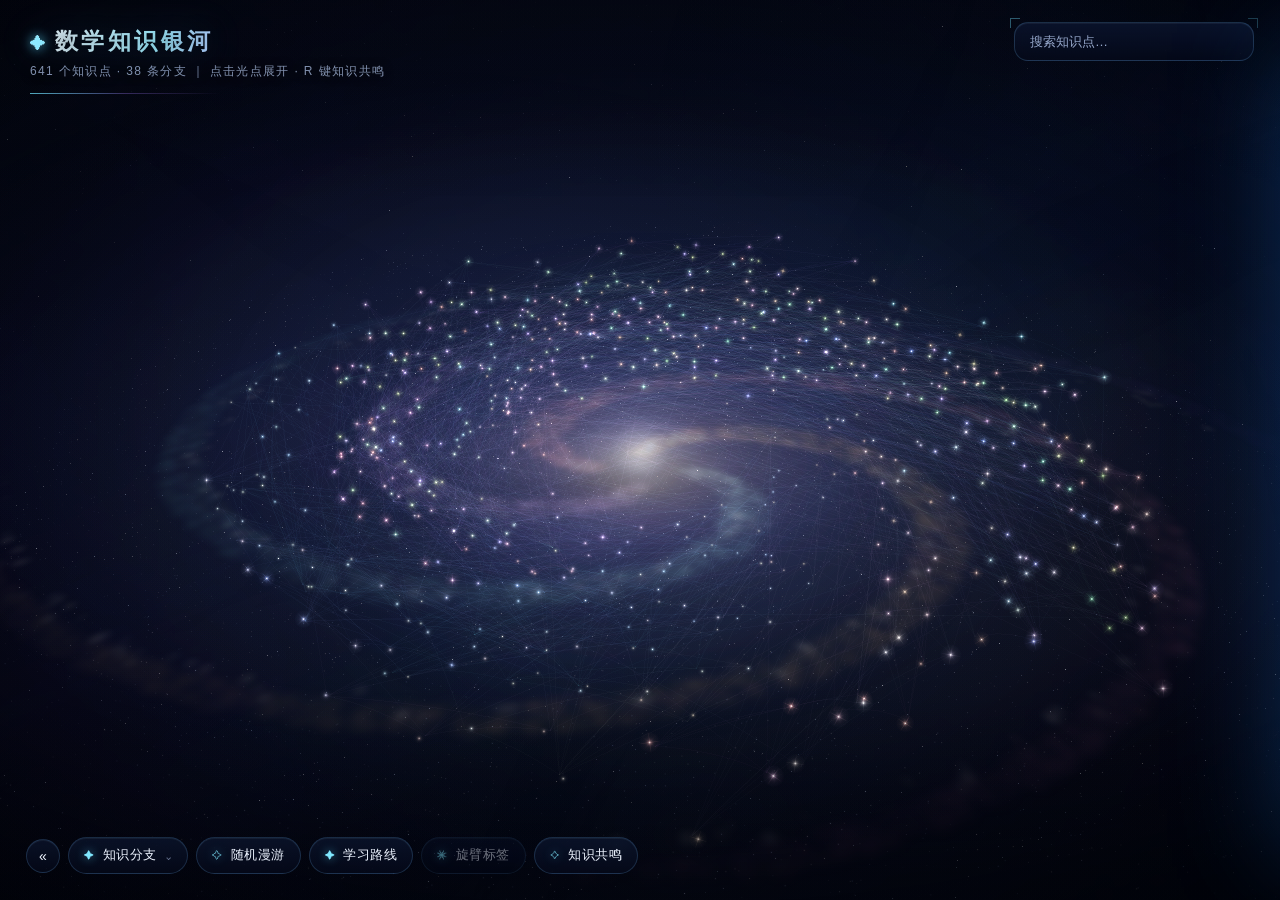
==== commit 254542aa: "v=43 深空视觉收敛：移除密集星团、降低亮度、恢复 0.028 微弱可见引力丝" ====
--- a/index.html
+++ b/index.html
@@ -8,7 +8,7 @@
     content="数学知识银河：641 个知识点的 3D 星系式数学知识可视化，覆盖小学到研究生，支持中英双语、KaTeX 公式与代码实时绘图。"
   />
   <title>数学知识银河</title>
-  <link rel="stylesheet" href="css/style.css?v=42" />
+  <link rel="stylesheet" href="css/style.css?v=43" />
 </head>
 <body>
   <!-- 3D 画布：银河系本体 -->
@@ -141,6 +141,6 @@
     }
   </script>
 
-  <script type="module" src="js/app.js?v=42"></script>
+  <script type="module" src="js/app.js?v=43"></script>
 </body>
 </html>
--- a/css/style.css
+++ b/css/style.css
@@ -22,9 +22,9 @@
   height: 100%;
   overflow: hidden;
   background:
-    radial-gradient(ellipse 95% 75% at 50% 42%, #111637 0%, #080b1e 40%, #03040b 100%),
-    radial-gradient(ellipse 55% 50% at 72% 18%, rgba(58, 156, 255, 0.12), transparent 70%),
-    radial-gradient(ellipse 50% 45% at 20% 80%, rgba(174, 72, 190, 0.10), transparent 72%),
+    radial-gradient(ellipse 95% 75% at 50% 42%, #0a0f24 0%, #050814 42%, #010207 100%),
+    radial-gradient(ellipse 55% 50% at 72% 18%, rgba(58, 156, 255, 0.07), transparent 70%),
+    radial-gradient(ellipse 50% 45% at 20% 80%, rgba(174, 72, 190, 0.06), transparent 72%),
     var(--bg);
   color: var(--text);
   font-family: -apple-system, "PingFang SC", "Microsoft YaHei", "Segoe UI",
@@ -40,11 +40,11 @@
   z-index: 0;
   pointer-events: none;
   background:
-    radial-gradient(ellipse 68% 52% at 50% 54%, rgba(70, 225, 255, 0.13), transparent 72%),
-    radial-gradient(ellipse 58% 48% at 34% 46%, rgba(145, 92, 255, 0.13), transparent 72%),
-    radial-gradient(ellipse 56% 42% at 70% 60%, rgba(255, 118, 196, 0.085), transparent 72%),
-    radial-gradient(ellipse 46% 56% at 84% 18%, rgba(42, 115, 210, 0.075), transparent 75%),
-    radial-gradient(ellipse 44% 52% at 12% 72%, rgba(80, 50, 190, 0.085), transparent 75%);
+    radial-gradient(ellipse 68% 52% at 50% 54%, rgba(70, 225, 255, 0.07), transparent 72%),
+    radial-gradient(ellipse 58% 48% at 34% 46%, rgba(145, 92, 255, 0.07), transparent 72%),
+    radial-gradient(ellipse 56% 42% at 70% 60%, rgba(255, 118, 196, 0.045), transparent 72%),
+    radial-gradient(ellipse 46% 56% at 84% 18%, rgba(42, 115, 210, 0.04), transparent 75%),
+    radial-gradient(ellipse 44% 52% at 12% 72%, rgba(80, 50, 190, 0.04), transparent 75%);
 }
 
 #galaxy {
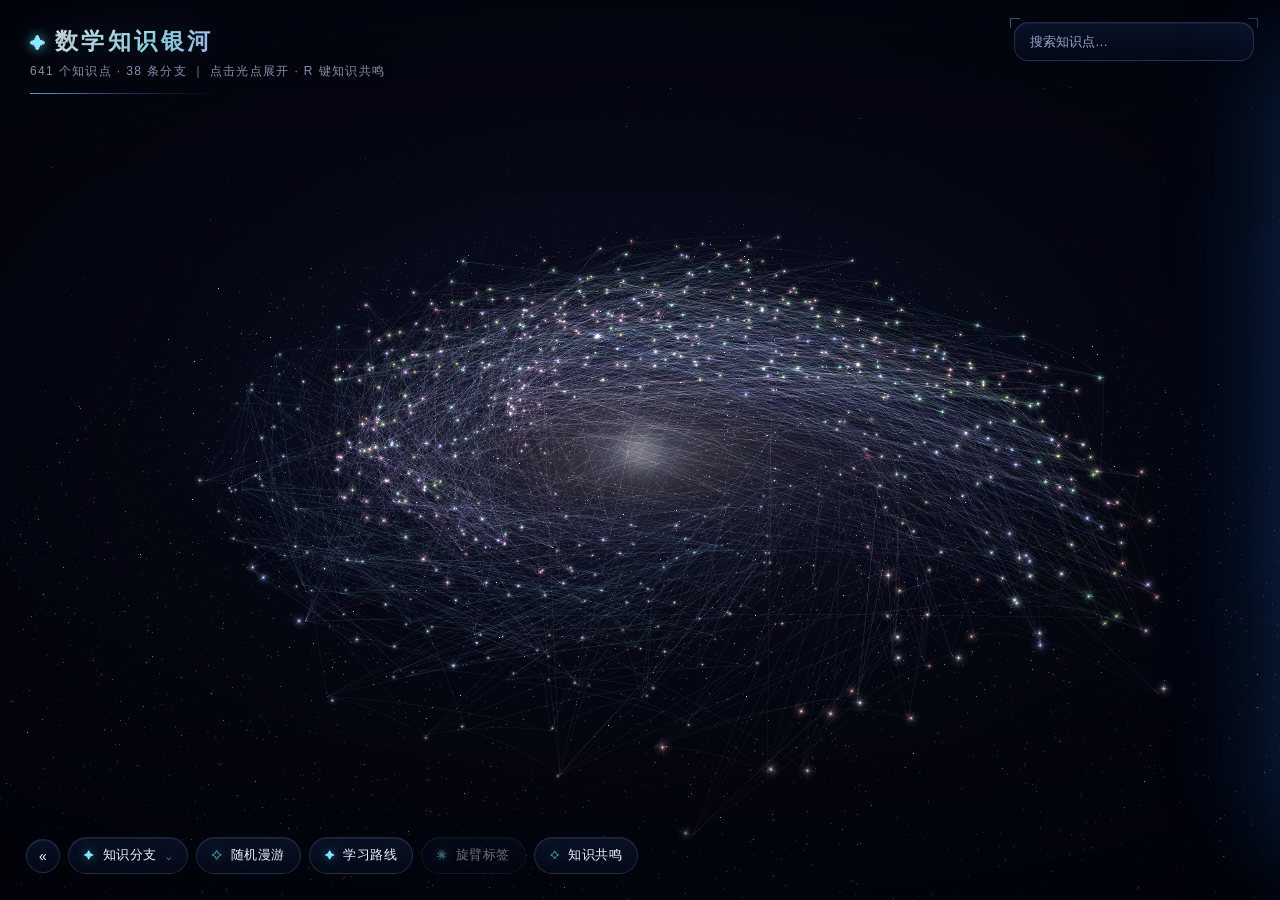
==== commit 5078dd9a: "v=44 极简深空：移除星云与外围结构，恢复可见微弱的因果连线" ====
--- a/index.html
+++ b/index.html
@@ -8,7 +8,7 @@
     content="数学知识银河：641 个知识点的 3D 星系式数学知识可视化，覆盖小学到研究生，支持中英双语、KaTeX 公式与代码实时绘图。"
   />
   <title>数学知识银河</title>
-  <link rel="stylesheet" href="css/style.css?v=43" />
+  <link rel="stylesheet" href="css/style.css?v=44" />
 </head>
 <body>
   <!-- 3D 画布：银河系本体 -->
@@ -141,6 +141,6 @@
     }
   </script>
 
-  <script type="module" src="js/app.js?v=43"></script>
+  <script type="module" src="js/app.js?v=44"></script>
 </body>
 </html>
--- a/css/style.css
+++ b/css/style.css
@@ -22,7 +22,7 @@
   height: 100%;
   overflow: hidden;
   background:
-    radial-gradient(ellipse 95% 75% at 50% 42%, #0a0f24 0%, #050814 42%, #010207 100%),
+    radial-gradient(ellipse 95% 75% at 50% 42%, #080c1c 0%, #040610 45%, #010207 100%),
     radial-gradient(ellipse 55% 50% at 72% 18%, rgba(58, 156, 255, 0.07), transparent 70%),
     radial-gradient(ellipse 50% 45% at 20% 80%, rgba(174, 72, 190, 0.06), transparent 72%),
     var(--bg);
@@ -33,19 +33,7 @@
 }
 
 /* 深空极光：用大面积、低饱和的渐变叠出「气体感」，不经过 WebGL，成本固定 */
-body::before {
-  content: "";
-  position: fixed;
-  inset: -6%;
-  z-index: 0;
-  pointer-events: none;
-  background:
-    radial-gradient(ellipse 68% 52% at 50% 54%, rgba(70, 225, 255, 0.07), transparent 72%),
-    radial-gradient(ellipse 58% 48% at 34% 46%, rgba(145, 92, 255, 0.07), transparent 72%),
-    radial-gradient(ellipse 56% 42% at 70% 60%, rgba(255, 118, 196, 0.045), transparent 72%),
-    radial-gradient(ellipse 46% 56% at 84% 18%, rgba(42, 115, 210, 0.04), transparent 75%),
-    radial-gradient(ellipse 44% 52% at 12% 72%, rgba(80, 50, 190, 0.04), transparent 75%);
-}
+body::before { display: none; }
 
 #galaxy {
   position: fixed;
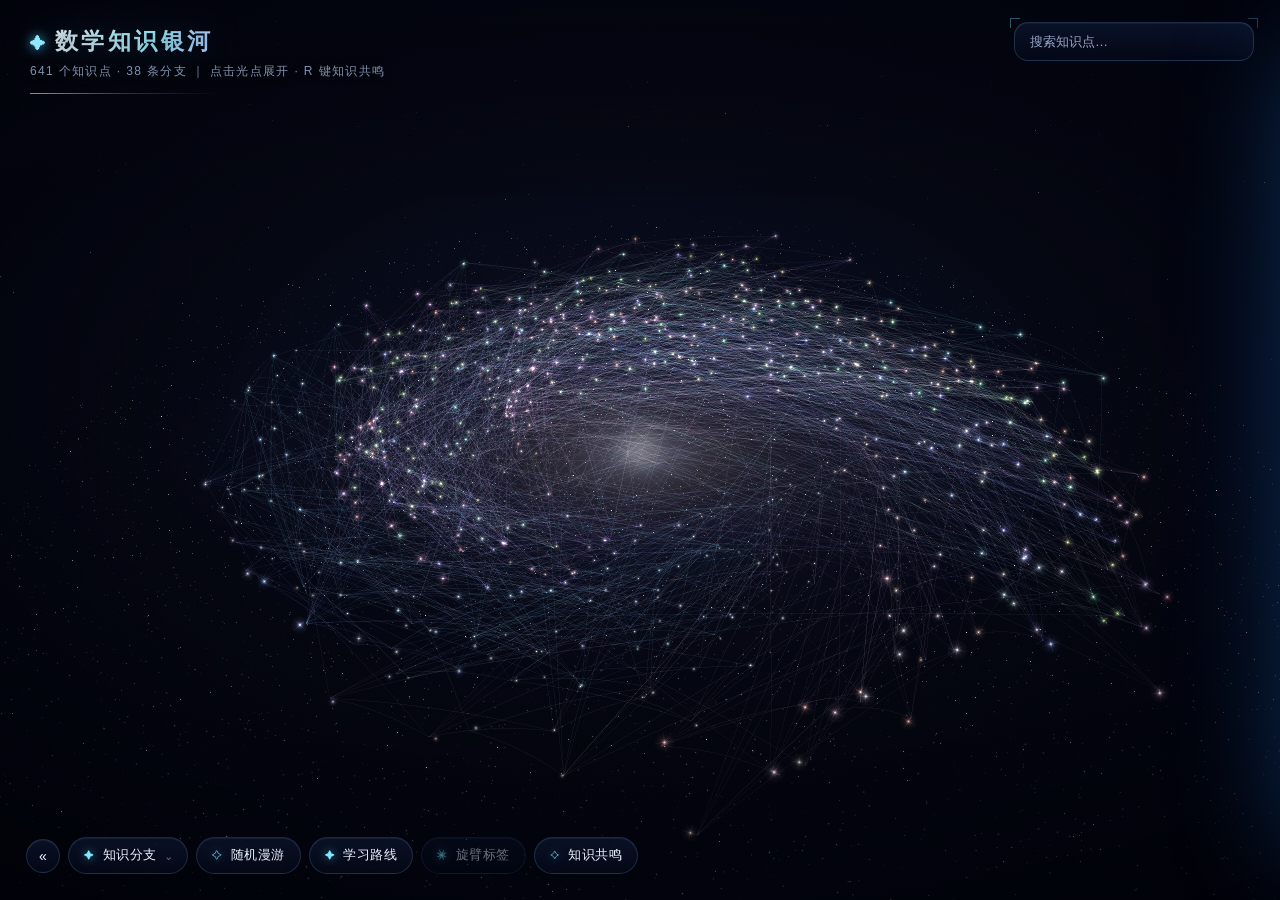
==== commit 9bd23679: "v=46 银河本体自转：知识点/连线/共鸣整体流动，视角自转之外银河自身也在转" ====
--- a/index.html
+++ b/index.html
@@ -8,7 +8,7 @@
     content="数学知识银河：641 个知识点的 3D 星系式数学知识可视化，覆盖小学到研究生，支持中英双语、KaTeX 公式与代码实时绘图。"
   />
   <title>数学知识银河</title>
-  <link rel="stylesheet" href="css/style.css?v=44" />
+  <link rel="stylesheet" href="css/style.css?v=46" />
 </head>
 <body>
   <!-- 3D 画布：银河系本体 -->
@@ -141,6 +141,6 @@
     }
   </script>
 
-  <script type="module" src="js/app.js?v=44"></script>
+  <script type="module" src="js/app.js?v=46"></script>
 </body>
 </html>
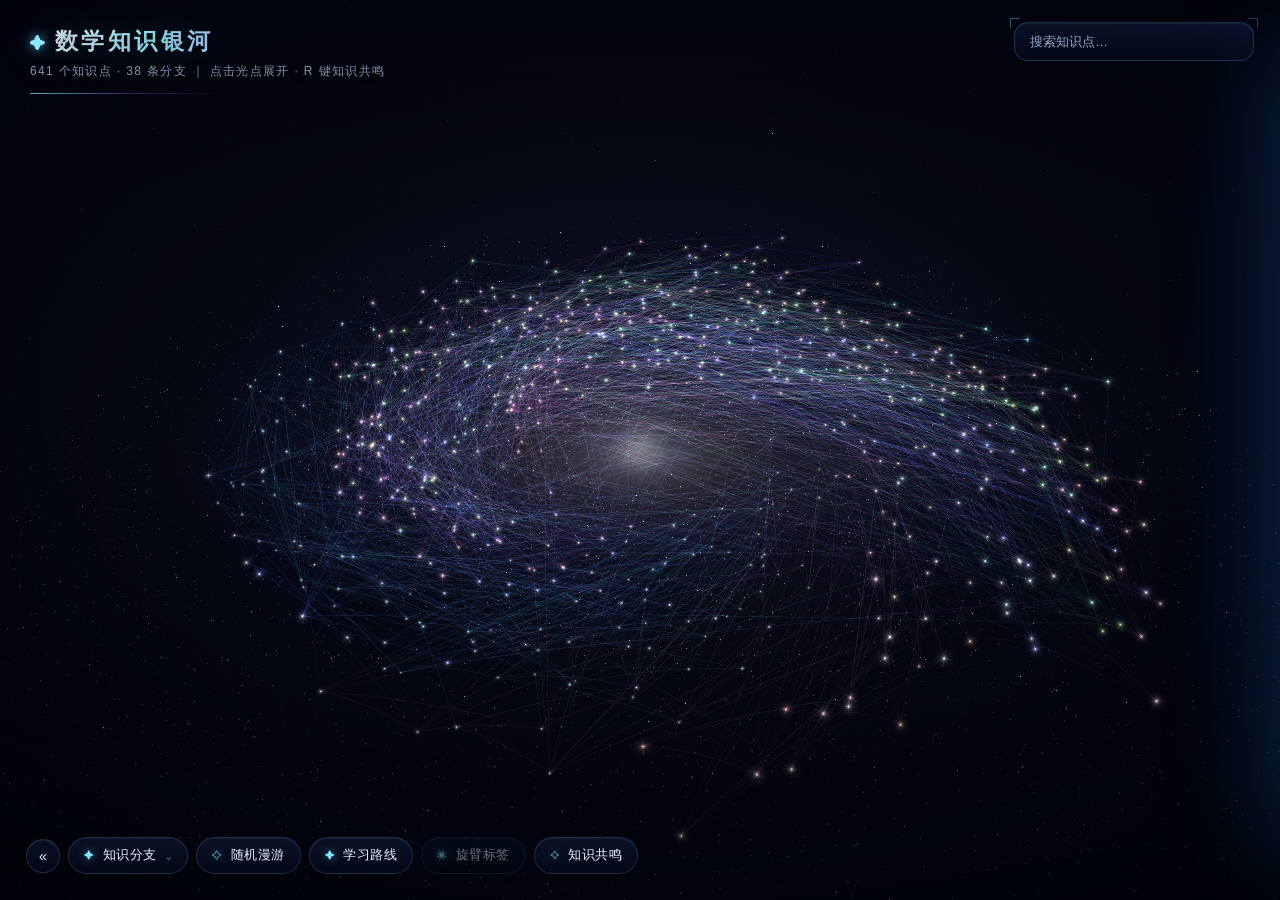
==== commit cbfa4e42: "v=50 差速流动：内快外慢的星系自转、连线随星体、背景反向漂移" ====
--- a/index.html
+++ b/index.html
@@ -8,7 +8,7 @@
     content="数学知识银河：641 个知识点的 3D 星系式数学知识可视化，覆盖小学到研究生，支持中英双语、KaTeX 公式与代码实时绘图。"
   />
   <title>数学知识银河</title>
-  <link rel="stylesheet" href="css/style.css?v=46" />
+  <link rel="stylesheet" href="css/style.css?v=50" />
 </head>
 <body>
   <!-- 3D 画布：银河系本体 -->
@@ -141,6 +141,6 @@
     }
   </script>
 
-  <script type="module" src="js/app.js?v=46"></script>
+  <script type="module" src="js/app.js?v=50"></script>
 </body>
 </html>
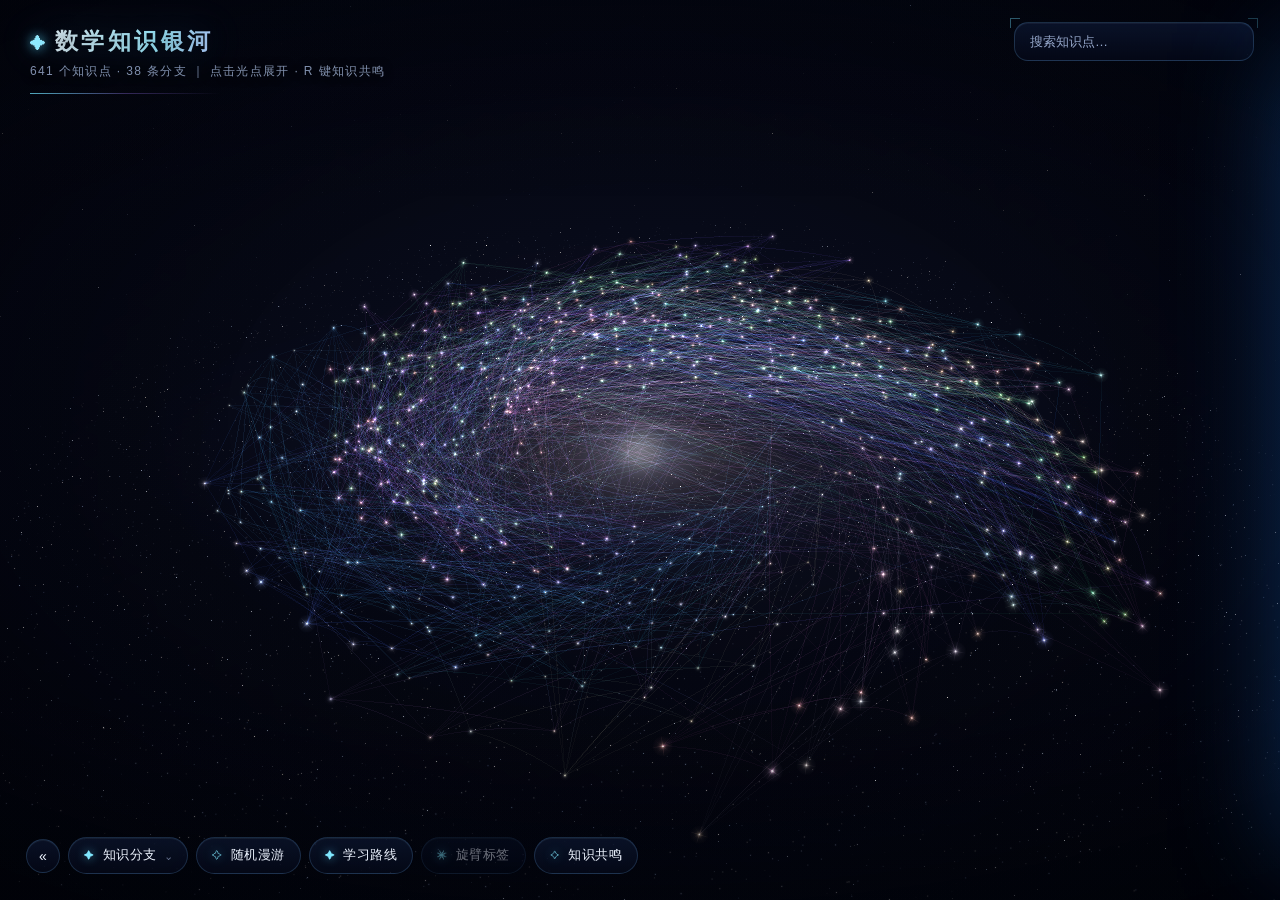
==== commit 6441a850: "v=52 受限密度波流动：共同基座 + 内传波、连线随星体、背景反向、查看时暂停" ====
--- a/index.html
+++ b/index.html
@@ -8,7 +8,7 @@
     content="数学知识银河：641 个知识点的 3D 星系式数学知识可视化，覆盖小学到研究生，支持中英双语、KaTeX 公式与代码实时绘图。"
   />
   <title>数学知识银河</title>
-  <link rel="stylesheet" href="css/style.css?v=50" />
+  <link rel="stylesheet" href="css/style.css?v=52" />
 </head>
 <body>
   <!-- 3D 画布：银河系本体 -->
@@ -141,6 +141,6 @@
     }
   </script>
 
-  <script type="module" src="js/app.js?v=50"></script>
+  <script type="module" src="js/app.js?v=52"></script>
 </body>
 </html>
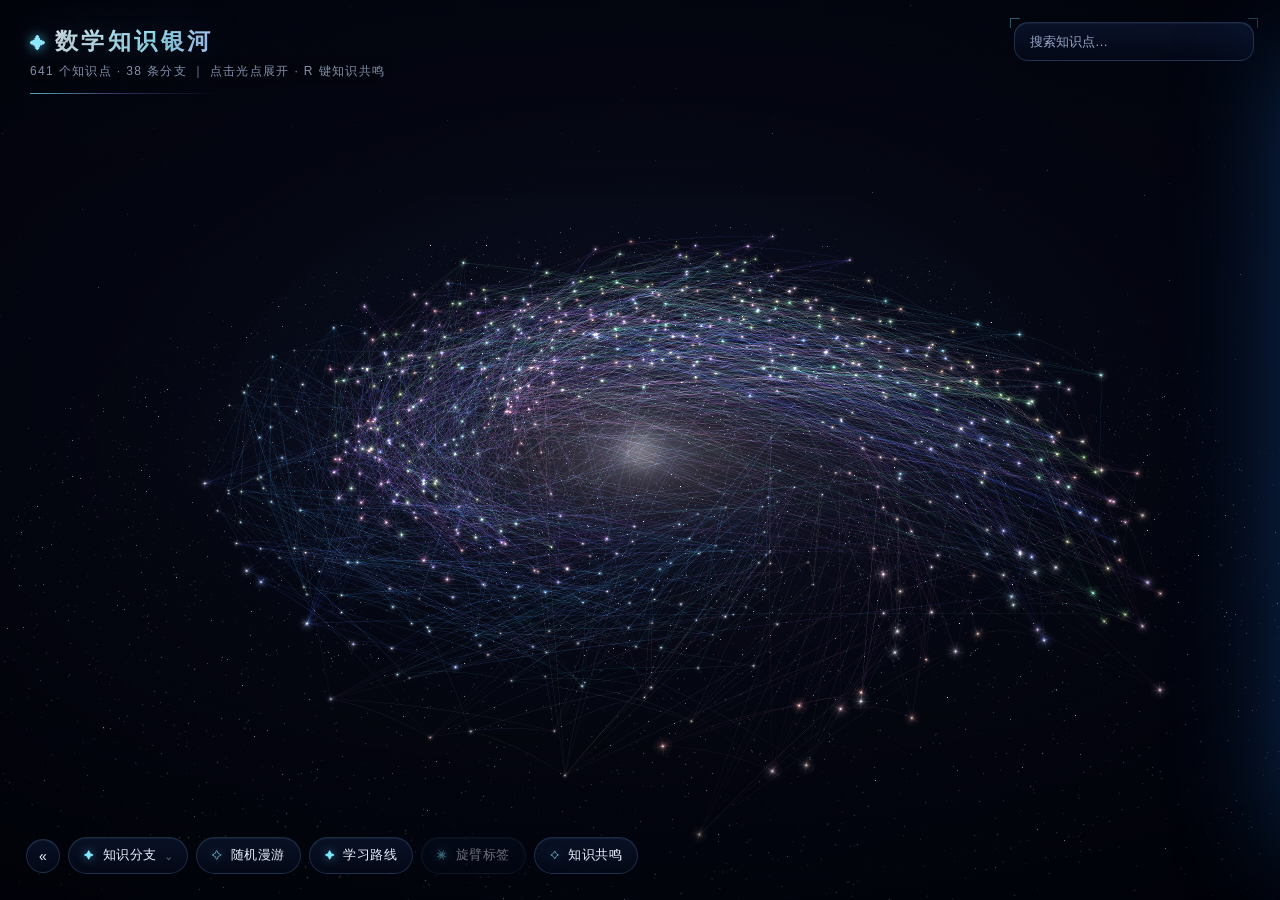
==== commit 1d8a39d0: "v=53 推导扩至 442/641：微分几何 28 + 复分析高阶 24，独立复核修正" ====
--- a/index.html
+++ b/index.html
@@ -8,7 +8,7 @@
     content="数学知识银河：641 个知识点的 3D 星系式数学知识可视化，覆盖小学到研究生，支持中英双语、KaTeX 公式与代码实时绘图。"
   />
   <title>数学知识银河</title>
-  <link rel="stylesheet" href="css/style.css?v=52" />
+  <link rel="stylesheet" href="css/style.css?v=53" />
 </head>
 <body>
   <!-- 3D 画布：银河系本体 -->
@@ -141,6 +141,6 @@
     }
   </script>
 
-  <script type="module" src="js/app.js?v=52"></script>
+  <script type="module" src="js/app.js?v=53"></script>
 </body>
 </html>
